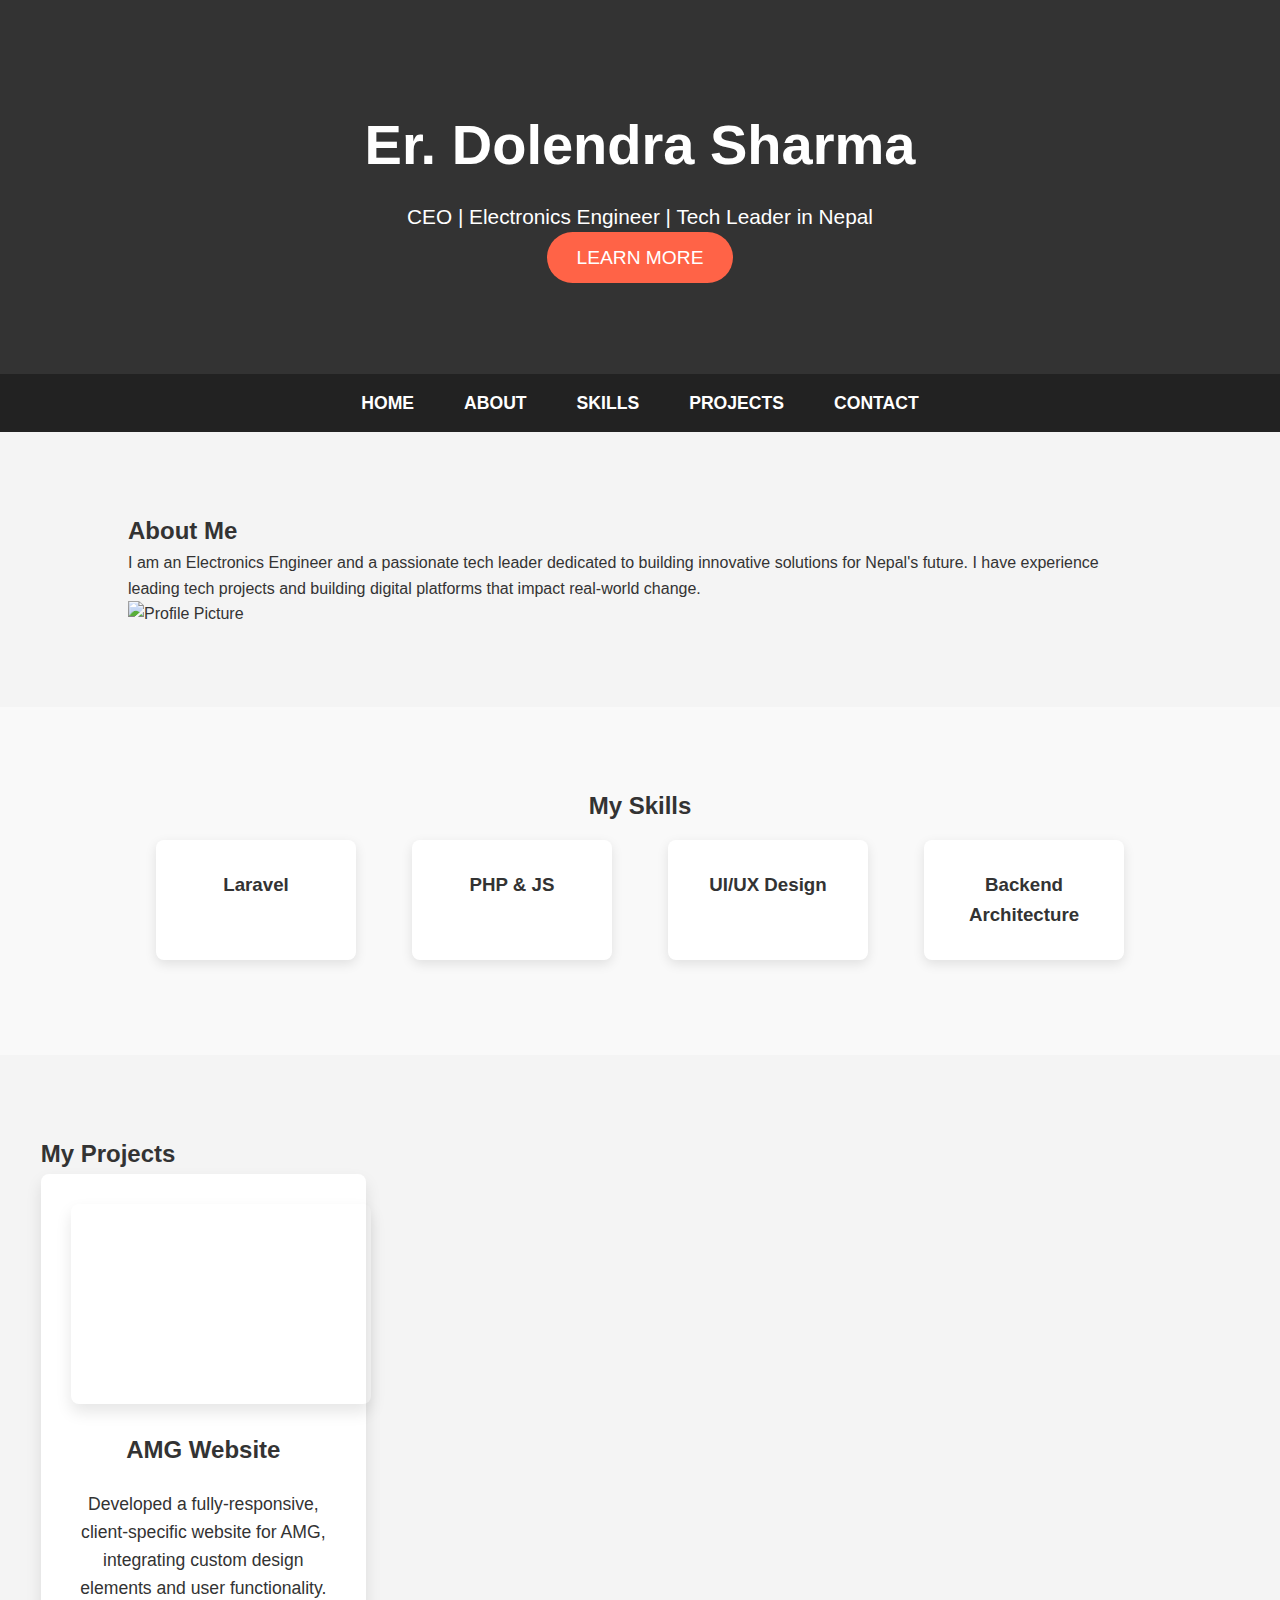
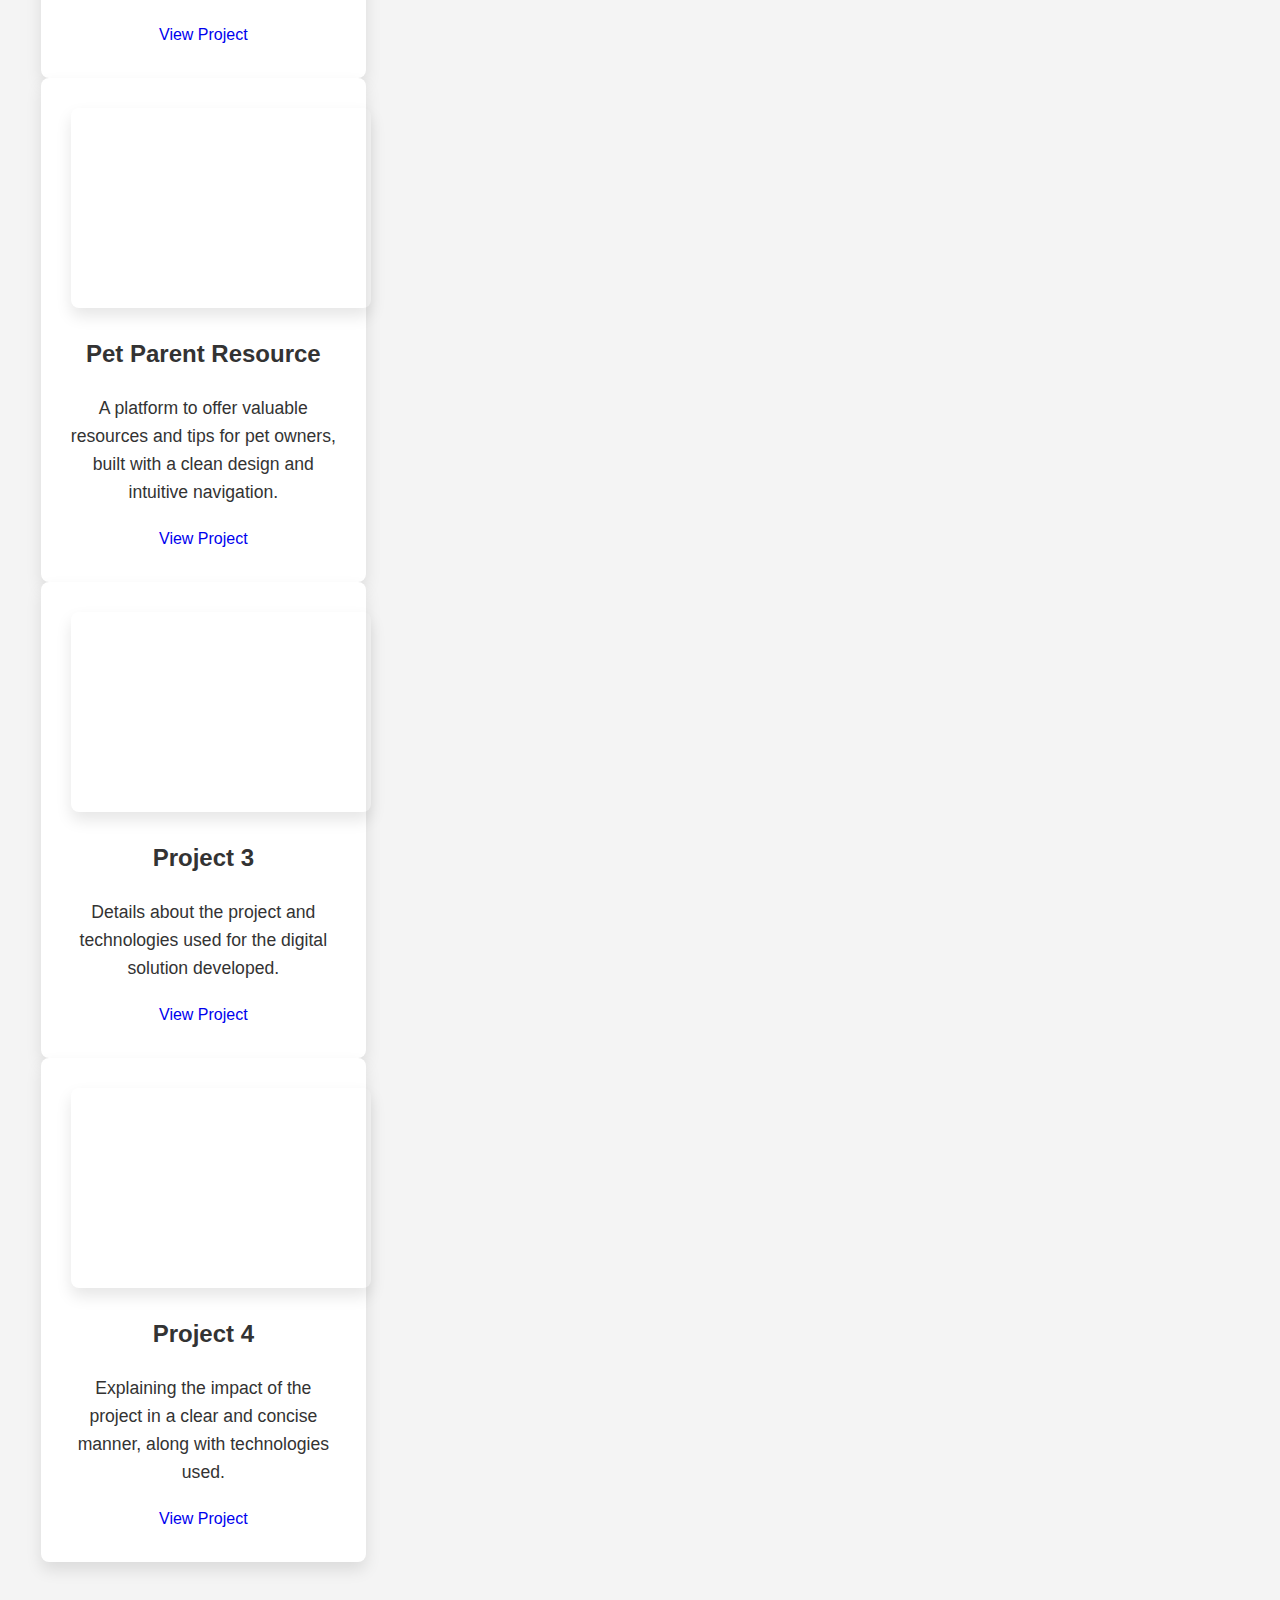
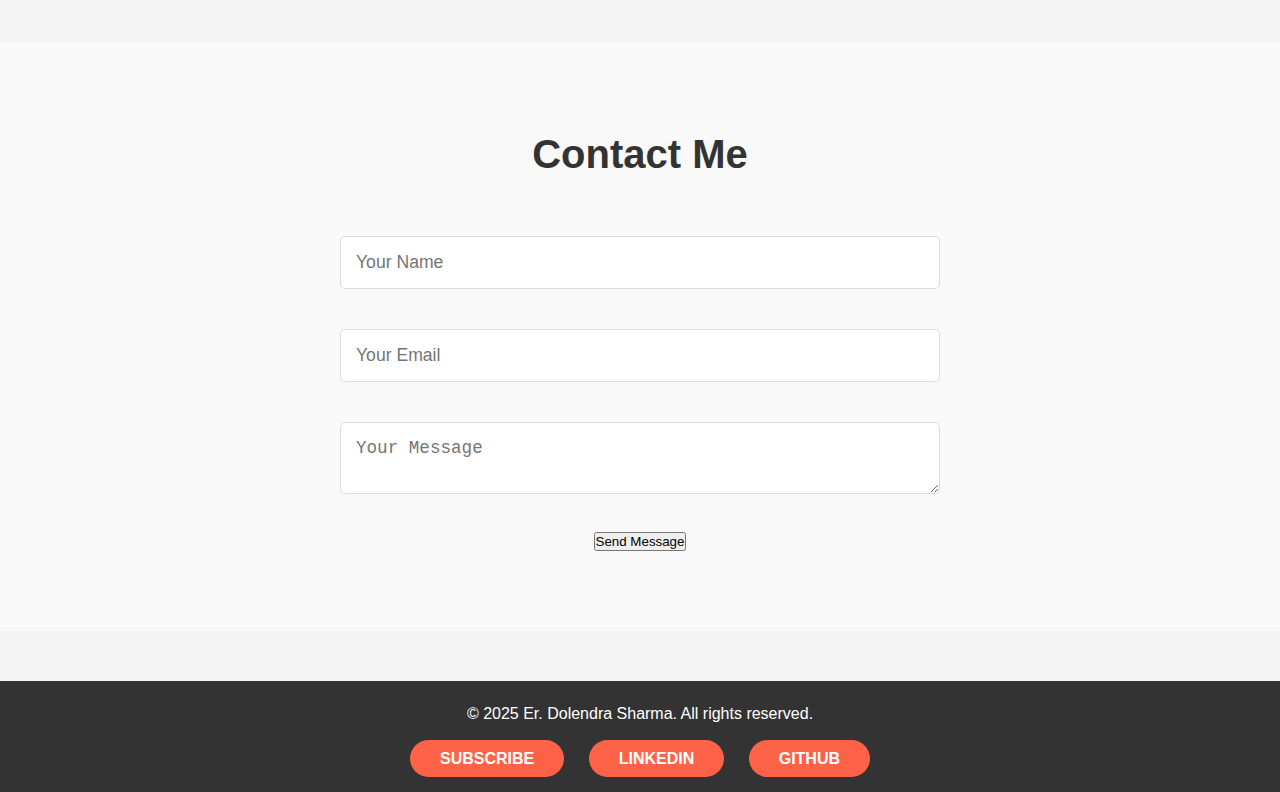
==== index.html @ 58f187f9 "Update index.html" ====
<!DOCTYPE html>
<html lang="ne">

<head>
    <meta charset="UTF-8">
    <meta name="viewport" content="width=device-width, initial-scale=1.0">
    <meta name="description" content="Er. Dolendra Sharma - CEO, Electronics Engineer, Tech Leader in Nepal.">
    <meta name="keywords" content="Dolendra Sharma, Electronics Engineer, CEO, Tech Leader, Portfolio, Web Development, Laravel">
    <title>Er. Dolendra Sharma - Portfolio</title>
    <link href="https://fonts.googleapis.com/css2?family=Mongoose&display=swap" rel="stylesheet">
    <link rel="stylesheet" href="style.css">
</head>

<body>
    <!-- Preloader -->
    <div id="preloader">
        <div class="loader"></div>
    </div>

    <!-- Header -->
    <header id="home">
        <div class="container">
            <div class="header-content">
                <h1>Er. Dolendra Sharma</h1>
                <p>CEO | Electronics Engineer | Tech Leader in Nepal</p>
                <a href="#about" class="btn-main">Learn More</a>
            </div>
        </div>
    </header>

    <!-- Navigation -->
    <nav>
        <ul>
            <li><a href="#home">Home</a></li>
            <li><a href="#about">About</a></li>
            <li><a href="#skills">Skills</a></li>
            <li><a href="#projects">Projects</a></li>
            <li><a href="#contact">Contact</a></li>
        </ul>
    </nav>

    <!-- About Section -->
    <section id="about" class="section-padding">
        <div class="container">
            <h2>About Me</h2>
            <p>I am an Electronics Engineer and a passionate tech leader dedicated to building innovative solutions for Nepal's future. I have experience leading tech projects and building digital platforms that impact real-world change.</p>
            <img src="https://media.licdn.com/dms/image/v2/D5603AQGVOTw_CL8CGA/profile-displayphoto-shrink_400_400/profile-displayphoto-shrink_400_400/0/1699157466284?e=1745452800&v=beta&t=Y5-Hf1zQOtvee-mnnMOgSDSDc3rsAOgd8kJdDrMIvSA" alt="Profile Picture" class="about-img">
        </div>
    </section>

    <!-- Skills Section -->
    <section id="skills" class="section-padding bg-light">
        <div class="container">
            <h2>My Skills</h2>
            <div class="skills-list">
                <div class="skill">
                    <i class="fas fa-cogs"></i>
                    <h3>Laravel</h3>
                </div>
                <div class="skill">
                    <i class="fas fa-code"></i>
                    <h3>PHP & JS</h3>
                </div>
                <div class="skill">
                    <i class="fas fa-paint-brush"></i>
                    <h3>UI/UX Design</h3>
                </div>
                <div class="skill">
                    <i class="fas fa-server"></i>
                    <h3>Backend Architecture</h3>
                </div>
            </div>
        </div>
    </section>

    <!-- Projects Section -->
    <section id="projects" class="section-padding">
        <div class="container">
            <h2>My Projects</h2>
            <div class="projects-grid">
                <div class="project">
                    <iframe width="300" height="200" src="https://www.youtube.com/embed/yO52NAKUCOM" title="YouTube video 1" frameborder="0" allow="accelerometer; autoplay; encrypted-media; gyroscope; picture-in-picture" allowfullscreen></iframe>
                    <h3>AMG Website</h3>
                    <p>Developed a fully-responsive, client-specific website for AMG, integrating custom design elements and user functionality.</p>
                    <a href="#" class="btn-main">View Project</a>
                </div>
                <div class="project">
                    <iframe width="300" height="200" src="https://www.youtube.com/embed/CPZFfOsmZIA" title="YouTube video 2" frameborder="0" allow="accelerometer; autoplay; encrypted-media; gyroscope; picture-in-picture" allowfullscreen></iframe>
                    <h3>Pet Parent Resource</h3>
                    <p>A platform to offer valuable resources and tips for pet owners, built with a clean design and intuitive navigation.</p>
                    <a href="#" class="btn-main">View Project</a>
                </div>
                <div class="project">
                    <iframe width="300" height="200" src="https://www.youtube.com/embed/dQAi1XUN0kc" title="YouTube video 3" frameborder="0" allow="accelerometer; autoplay; encrypted-media; gyroscope; picture-in-picture" allowfullscreen></iframe>
                    <h3>Project 3</h3>
                    <p>Details about the project and technologies used for the digital solution developed.</p>
                    <a href="#" class="btn-main">View Project</a>
                </div>
                <div class="project">
                    <iframe width="300" height="200" src="https://www.youtube.com/embed/F0hNsnjvnpM" title="YouTube video 4" frameborder="0" allow="accelerometer; autoplay; encrypted-media; gyroscope; picture-in-picture" allowfullscreen></iframe>
                    <h3>Project 4</h3>
                    <p>Explaining the impact of the project in a clear and concise manner, along with technologies used.</p>
                    <a href="#" class="btn-main">View Project</a>
                </div>
            </div>
        </div>
    </section>

    <!-- Contact Section -->
    <section id="contact" class="section-padding bg-light">
        <div class="container">
            <h2>Contact Me</h2>
            <form id="contact-form" action="mailto:your-email@example.com" method="POST" enctype="text/plain">
                <div class="form-group">
                    <input type="text" name="name" placeholder="Your Name" required>
                </div>
                <div class="form-group">
                    <input type="email" name="email" placeholder="Your Email" required>
                </div>
                <div class="form-group">
                    <textarea name="message" placeholder="Your Message" required></textarea>
                </div>
                <button type="submit" class="btn-main">Send Message</button>
            </form>
        </div>
    </section>

    <!-- Footer Section -->
    <footer>
        <div class="container">
            <p>&copy; 2025 Er. Dolendra Sharma. All rights reserved.</p>
            <div class="social-links">
                <a href="http://bit.ly/4hd8VJQ" target="_blank" class="social-btn">Subscribe</a>
                <a href="https://www.linkedin.com/in/er-dolendra-s-063118147/" target="_blank" class="social-btn">LinkedIn</a>
                <a href="https://github.com/DolenSharma" target="_blank" class="social-btn">GitHub</a>
            </div>
        </div>
    </footer>

    <script src="main.js"></script>
</body>

</html>
---- style.css ----
/* General Reset and Body Styling */
* {
    margin: 0;
    padding: 0;
    box-sizing: border-box;
}

body {
    font-family: 'Mongoose', sans-serif;
    line-height: 1.6;
    background-color: #f4f4f4;
    color: #333;
    font-size: 16px;
}

.container {
    width: 80%;
    margin: auto;
}

a {
    text-decoration: none;
}

/* Preloader */
#preloader {
    position: fixed;
    top: 0;
    left: 0;
    width: 100%;
    height: 100%;
    background: #fff;
    display: flex;
    justify-content: center;
    align-items: center;
    z-index: 9999;
}

.loader {
    border: 8px solid #f3f3f3;
    border-top: 8px solid #333;
    border-radius: 50%;
    width: 50px;
    height: 50px;
    animation: spin 1s linear infinite;
}

@keyframes spin {
    0% {
        transform: rotate(0deg);
    }

    100% {
        transform: rotate(360deg);
    }
}

/* Header */
header {
    background: #333;
    color: #fff;
    padding: 100px 0;
    text-align: center;
    position: relative;
    z-index: 1;
}

header h1 {
    font-size: 3.5em;
    font-weight: bold;
    animation: fadeIn 1s ease-out;
}

header p {
    font-size: 1.3em;
    margin: 10px 0;
}

@keyframes fadeIn {
    from {
        opacity: 0;
    }

    to {
        opacity: 1;
    }
}

header .btn-main {
    background: #ff6347;
    color: #fff;
    padding: 15px 30px;
    font-size: 1.2em;
    text-transform: uppercase;
    border-radius: 50px;
    margin-top: 1.5em !important;
    transition: background 0.3s ease;
}

header .btn-main:hover {
    background: #e55347;
}

/* Navigation */
nav {
    background: #222;
    position: sticky;
    top: 0;
    width: 100%;
    z-index: 2;
}

nav ul {
    list-style: none;
    display: flex;
    justify-content: center;
    padding: 15px 0;
    margin: 0;
}

nav ul li {
    margin: 0 25px;
}

nav ul li a {
    color: #fff;
    font-size: 1.1em;
    text-transform: uppercase;
    font-weight: 600;
    transition: color 0.3s ease;
}

nav ul li a:hover {
    color: #ff6347;
}

/* Section Styling */
.section-padding {
    padding: 80px 0;
}

.bg-light {
    background-color: #f9f9f9;
}

/* Skills Section */
#skills {
    text-align: center;
}

.skills-list {
    display: flex;
    justify-content: space-around;
    flex-wrap: wrap;
}

.skill {
    background: #fff;
    padding: 30px;
    margin: 15px;
    width: 200px;
    text-align: center;
    border-radius: 8px;
    box-shadow: 0 4px 12px rgba(0, 0, 0, 0.1);
    transition: transform 0.3s ease, box-shadow 0.3s ease;
}

.skill:hover {
    transform: translateY(-10px);
    box-shadow: 0 10px 20px rgba(0, 0, 0, 0.2);
}

.skill i {
    font-size: 3em;
    color: #ff6347;
    margin-bottom: 20px;
}

/* Projects Section */
#projects {
    display: grid;
    grid-template-columns: repeat(auto-fill, minmax(300px, 1fr));
    gap: 30px;
    justify-items: center;
}

.project {
    background: #fff;
    padding: 30px;
    border-radius: 8px;
    box-shadow: 0 8px 16px rgba(0, 0, 0, 0.1);
    text-align: center;
}

.project iframe {
    border-radius: 8px;
    box-shadow: 0 8px 16px rgba(0, 0, 0, 0.1);
}

.project h3 {
    font-size: 1.5em;
    margin-top: 20px;
}

.project p {
    margin: 20px 0;
    font-size: 1.1em;
}

/* Contact Section */
#contact {
    background: #f9f9f9;
}

#contact h2 {
    font-size: 2.5em;
    margin-bottom: 40px;
    text-align: center;
}

#contact form {
    display: flex;
    flex-direction: column;
    align-items: center;
    max-width: 600px;
    margin: auto;
}

.form-group {
    margin-bottom: 20px;
    width: 100%;
}

.form-group input,
.form-group textarea {
    width: 100%;
    padding: 15px;
    font-size: 1.1em;
    margin: 10px 0;
    border: 1px solid #ddd;
    border-radius: 5px;
    transition: border-color 0.3s ease;
}

.form-group input:focus,
.form-group textarea:focus {
    border-color: #ff6347;
}

footer {
    background: #333;
    color: #fff;
    text-align: center;
    padding: 20px;
    margin-top: 50px;
}

footer .social-links {
    margin-top: 20px;
}

footer .social-btn {
    background: #ff6347;
    color: #fff;
    padding: 10px 30px;
    margin: 10px;
    text-transform: uppercase;
    font-weight: bold;
    border-radius: 30px;
    transition: background 0.3s ease;
}

footer .social-btn:hover {
    background: #e55347;
}
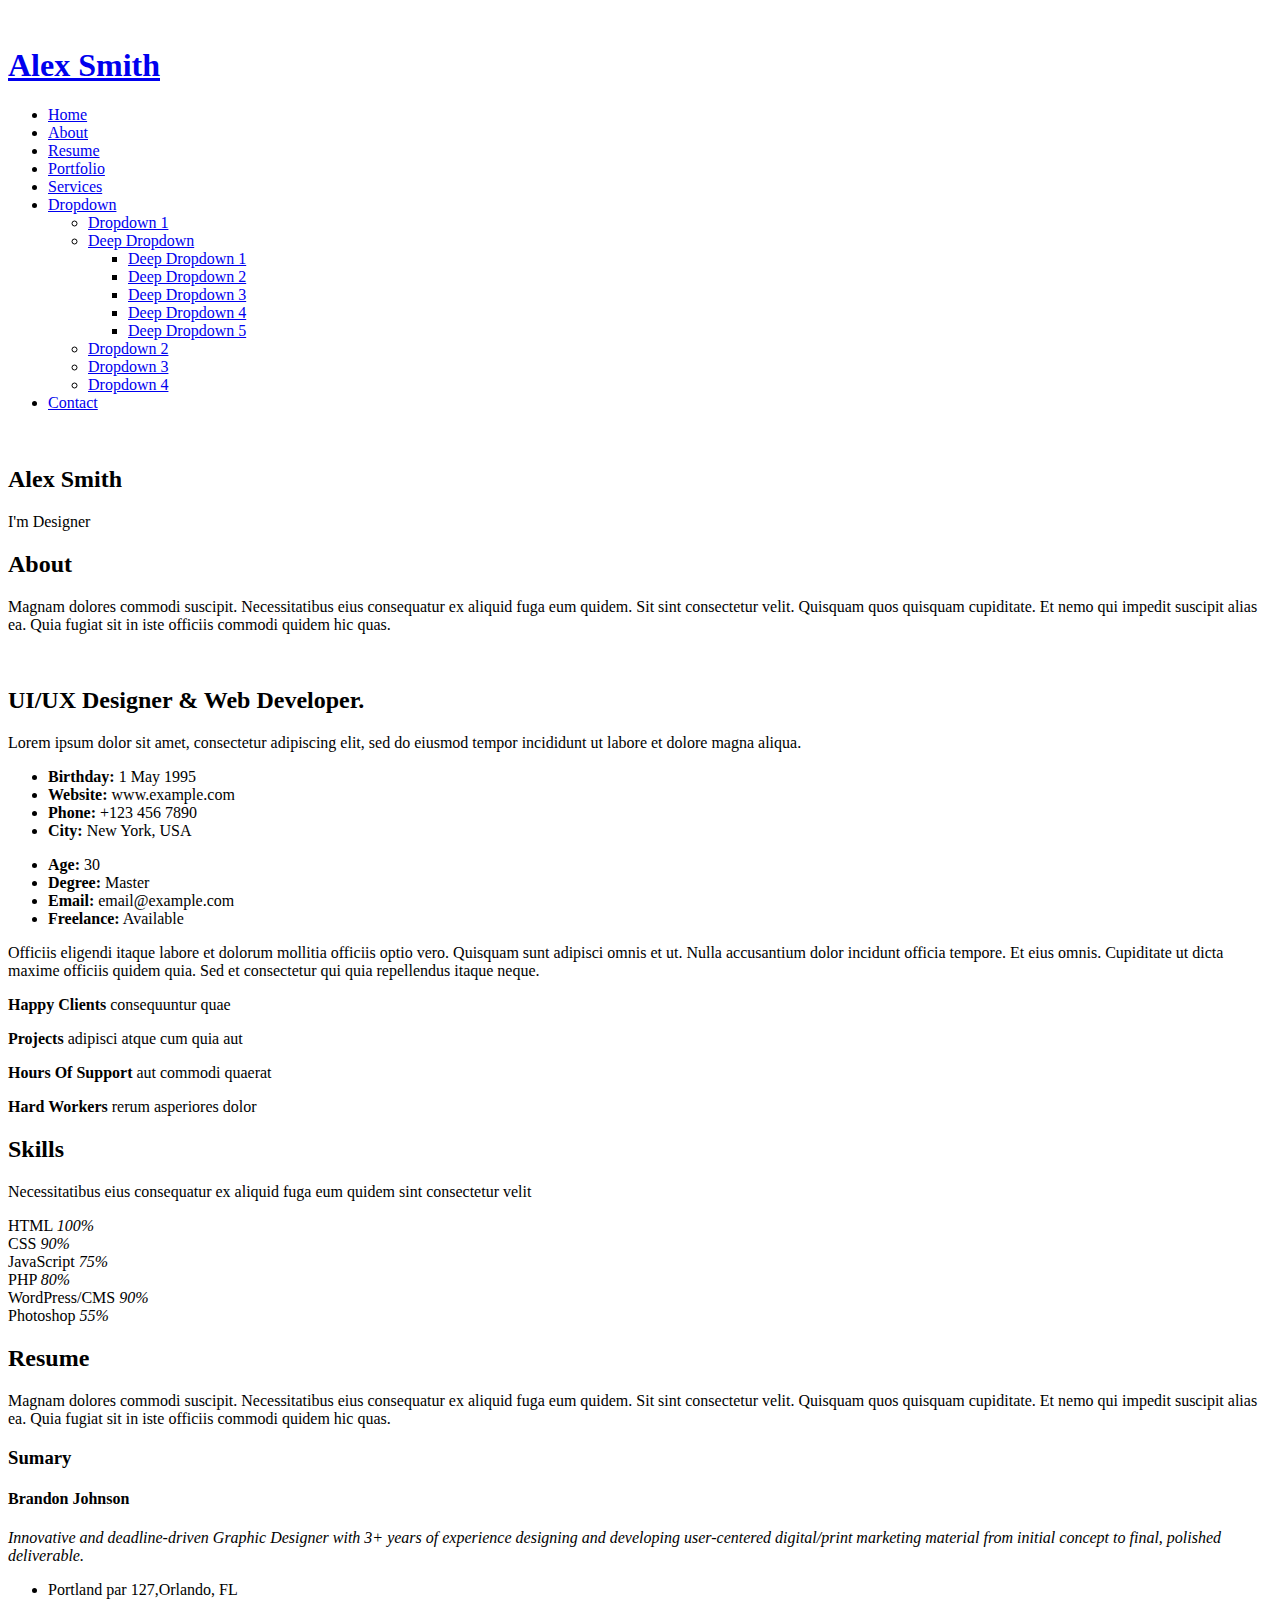
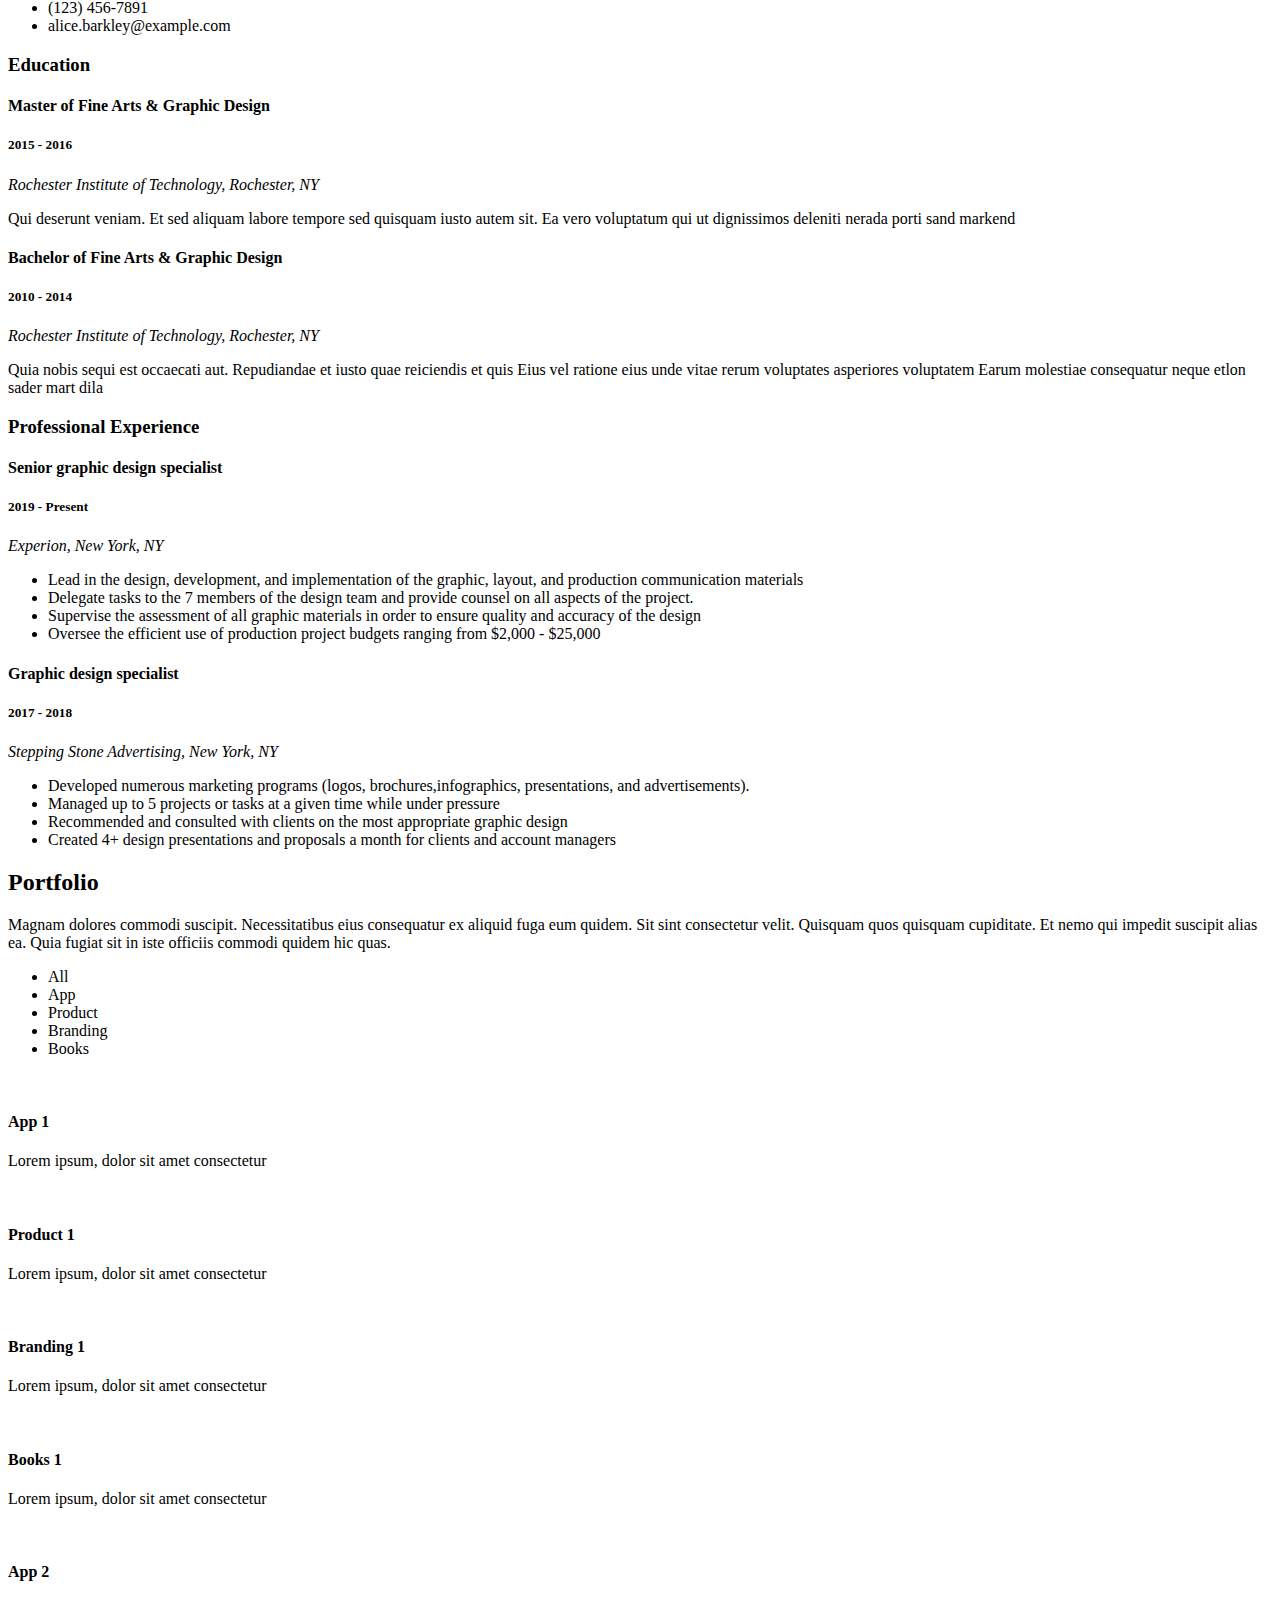
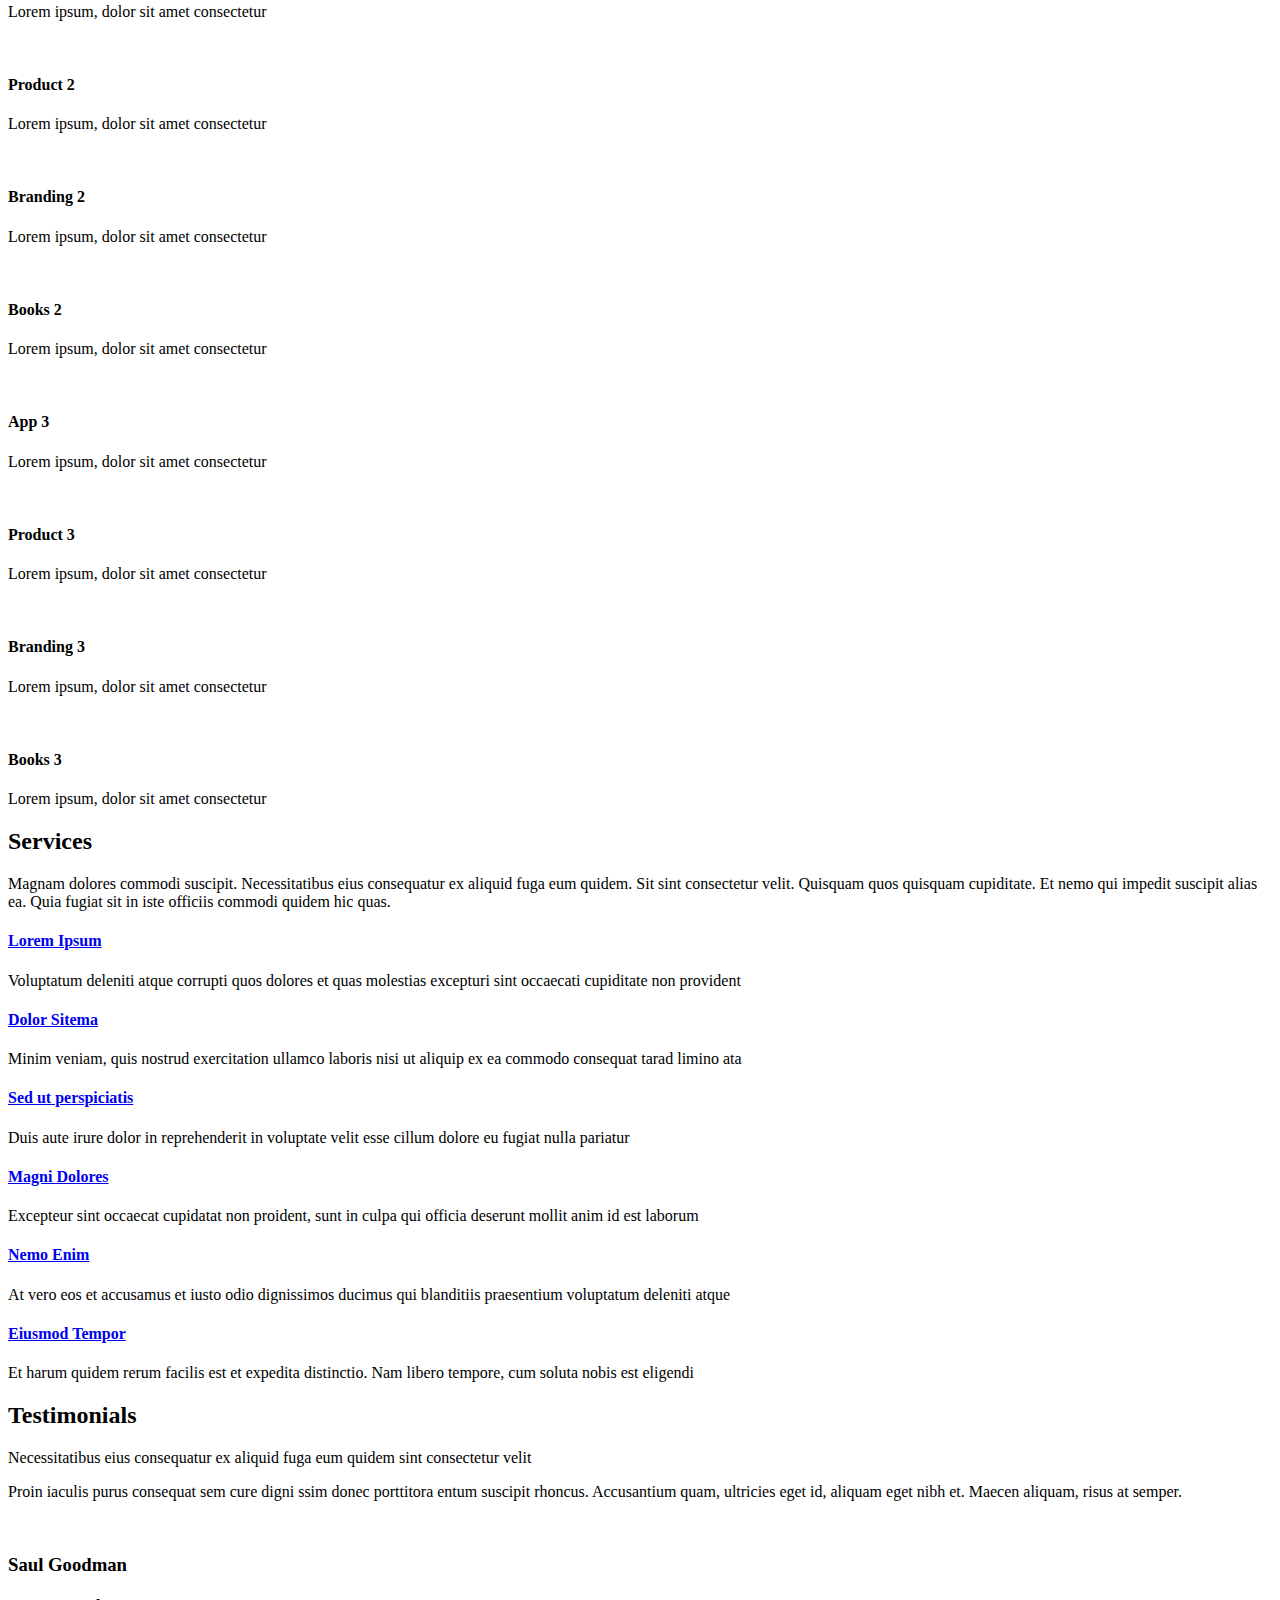
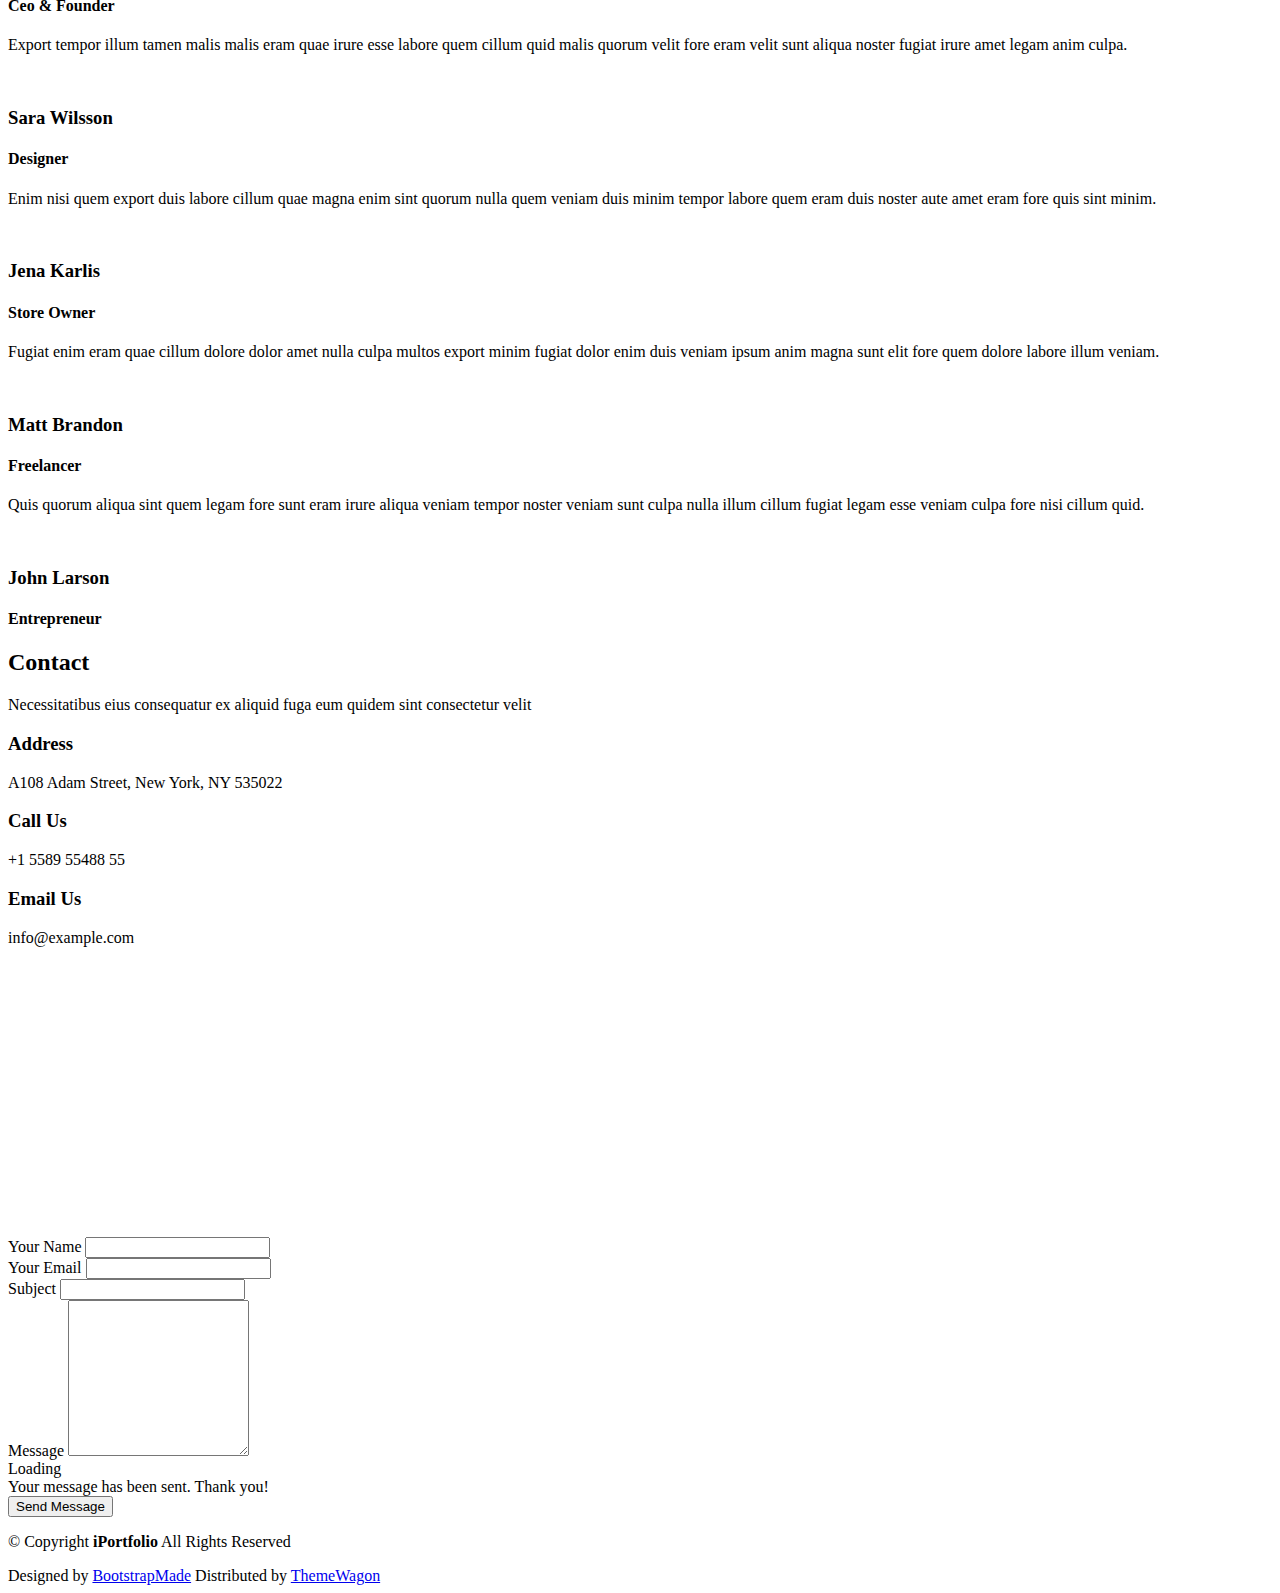
==== commit 01d35b5f: "Update index.html" ====
--- a/index.html
+++ b/index.html
@@ -1,143 +1,830 @@
 <!DOCTYPE html>
-<html lang="ne">
+<html lang="en">
 
 <head>
-    <meta charset="UTF-8">
-    <meta name="viewport" content="width=device-width, initial-scale=1.0">
-    <meta name="description" content="Er. Dolendra Sharma - CEO, Electronics Engineer, Tech Leader in Nepal.">
-    <meta name="keywords" content="Dolendra Sharma, Electronics Engineer, CEO, Tech Leader, Portfolio, Web Development, Laravel">
-    <title>Er. Dolendra Sharma - Portfolio</title>
-    <link href="https://fonts.googleapis.com/css2?family=Mongoose&display=swap" rel="stylesheet">
-    <link rel="stylesheet" href="style.css">
+  <meta charset="utf-8">
+  <meta content="width=device-width, initial-scale=1.0" name="viewport">
+  <title>Index - iPortfolio Bootstrap Template</title>
+  <meta content="" name="description">
+  <meta content="" name="keywords">
+
+  <!-- Favicons -->
+  <link href="assets/img/favicon.png" rel="icon">
+  <link href="assets/img/apple-touch-icon.png" rel="apple-touch-icon">
+
+  <!-- Fonts -->
+  <link href="https://fonts.googleapis.com" rel="preconnect">
+  <link href="https://fonts.gstatic.com" rel="preconnect" crossorigin>
+  <link href="https://fonts.googleapis.com/css2?family=Roboto:ital,wght@0,100;0,300;0,400;0,500;0,700;0,900;1,100;1,300;1,400;1,500;1,700;1,900&family=Poppins:ital,wght@0,100;0,200;0,300;0,400;0,500;0,600;0,700;0,800;0,900;1,100;1,200;1,300;1,400;1,500;1,600;1,700;1,800;1,900&family=Raleway:ital,wght@0,100;0,200;0,300;0,400;0,500;0,600;0,700;0,800;0,900;1,100;1,200;1,300;1,400;1,500;1,600;1,700;1,800;1,900&display=swap" rel="stylesheet">
+
+  <!-- Vendor CSS Files -->
+  <link href="assets/vendor/bootstrap/css/bootstrap.min.css" rel="stylesheet">
+  <link href="assets/vendor/bootstrap-icons/bootstrap-icons.css" rel="stylesheet">
+  <link href="assets/vendor/aos/aos.css" rel="stylesheet">
+  <link href="assets/vendor/glightbox/css/glightbox.min.css" rel="stylesheet">
+  <link href="assets/vendor/swiper/swiper-bundle.min.css" rel="stylesheet">
+
+  <!-- Main CSS File -->
+  <link href="assets/css/main.css" rel="stylesheet">
+
+  <!-- =======================================================
+  * Template Name: iPortfolio
+  * Template URL: https://bootstrapmade.com/iportfolio-bootstrap-portfolio-websites-template/
+  * Updated: Jun 29 2024 with Bootstrap v5.3.3
+  * Author: BootstrapMade.com
+  * License: https://bootstrapmade.com/license/
+  ======================================================== -->
 </head>
 
-<body>
-    <!-- Preloader -->
-    <div id="preloader">
-        <div class="loader"></div>
+<body class="index-page">
+
+  <header id="header" class="header dark-background d-flex flex-column">
+    <i class="header-toggle d-xl-none bi bi-list"></i>
+
+    <div class="profile-img">
+      <img src="assets/img/my-profile-img.jpg" alt="" class="img-fluid rounded-circle">
     </div>
 
-    <!-- Header -->
-    <header id="home">
-        <div class="container">
-            <div class="header-content">
-                <h1>Er. Dolendra Sharma</h1>
-                <p>CEO | Electronics Engineer | Tech Leader in Nepal</p>
-                <a href="#about" class="btn-main">Learn More</a>
-            </div>
+    <a href="index.html" class="logo d-flex align-items-center justify-content-center">
+      <!-- Uncomment the line below if you also wish to use an image logo -->
+      <!-- <img src="assets/img/logo.png" alt=""> -->
+      <h1 class="sitename">Alex Smith</h1>
+    </a>
+
+    <div class="social-links text-center">
+      <a href="#" class="twitter"><i class="bi bi-twitter-x"></i></a>
+      <a href="#" class="facebook"><i class="bi bi-facebook"></i></a>
+      <a href="#" class="instagram"><i class="bi bi-instagram"></i></a>
+      <a href="#" class="google-plus"><i class="bi bi-skype"></i></a>
+      <a href="#" class="linkedin"><i class="bi bi-linkedin"></i></a>
+    </div>
+
+    <nav id="navmenu" class="navmenu">
+      <ul>
+        <li><a href="#hero" class="active"><i class="bi bi-house navicon"></i>Home</a></li>
+        <li><a href="#about"><i class="bi bi-person navicon"></i> About</a></li>
+        <li><a href="#resume"><i class="bi bi-file-earmark-text navicon"></i> Resume</a></li>
+        <li><a href="#portfolio"><i class="bi bi-images navicon"></i> Portfolio</a></li>
+        <li><a href="#services"><i class="bi bi-hdd-stack navicon"></i> Services</a></li>
+        <li class="dropdown"><a href="#"><i class="bi bi-menu-button navicon"></i> <span>Dropdown</span> <i class="bi bi-chevron-down toggle-dropdown"></i></a>
+          <ul>
+            <li><a href="#">Dropdown 1</a></li>
+            <li class="dropdown"><a href="#"><span>Deep Dropdown</span> <i class="bi bi-chevron-down toggle-dropdown"></i></a>
+              <ul>
+                <li><a href="#">Deep Dropdown 1</a></li>
+                <li><a href="#">Deep Dropdown 2</a></li>
+                <li><a href="#">Deep Dropdown 3</a></li>
+                <li><a href="#">Deep Dropdown 4</a></li>
+                <li><a href="#">Deep Dropdown 5</a></li>
+              </ul>
+            </li>
+            <li><a href="#">Dropdown 2</a></li>
+            <li><a href="#">Dropdown 3</a></li>
+            <li><a href="#">Dropdown 4</a></li>
+          </ul>
+        </li>
+        <li><a href="#contact"><i class="bi bi-envelope navicon"></i> Contact</a></li>
+      </ul>
+    </nav>
+
+  </header>
+
+  <main class="main">
+
+    <!-- Hero Section -->
+    <section id="hero" class="hero section dark-background">
+
+      <img src="assets/img/hero-bg.jpg" alt="" data-aos="fade-in" class="">
+
+      <div class="container" data-aos="fade-up" data-aos-delay="100">
+        <h2>Alex Smith</h2>
+        <p>I'm <span class="typed" data-typed-items="Designer, Developer, Freelancer, Photographer">Designer</span><span class="typed-cursor typed-cursor--blink" aria-hidden="true"></span><span class="typed-cursor typed-cursor--blink" aria-hidden="true"></span></p>
+      </div>
+
+    </section><!-- /Hero Section -->
+
+    <!-- About Section -->
+    <section id="about" class="about section">
+
+      <!-- Section Title -->
+      <div class="container section-title" data-aos="fade-up">
+        <h2>About</h2>
+        <p>Magnam dolores commodi suscipit. Necessitatibus eius consequatur ex aliquid fuga eum quidem. Sit sint consectetur velit. Quisquam quos quisquam cupiditate. Et nemo qui impedit suscipit alias ea. Quia fugiat sit in iste officiis commodi quidem hic quas.</p>
+      </div><!-- End Section Title -->
+
+      <div class="container" data-aos="fade-up" data-aos-delay="100">
+
+        <div class="row gy-4 justify-content-center">
+          <div class="col-lg-4">
+            <img src="assets/img/my-profile-img.jpg" class="img-fluid" alt="">
+          </div>
+          <div class="col-lg-8 content">
+            <h2>UI/UX Designer &amp; Web Developer.</h2>
+            <p class="fst-italic py-3">
+              Lorem ipsum dolor sit amet, consectetur adipiscing elit, sed do eiusmod tempor incididunt ut labore et dolore
+              magna aliqua.
+            </p>
+            <div class="row">
+              <div class="col-lg-6">
+                <ul>
+                  <li><i class="bi bi-chevron-right"></i> <strong>Birthday:</strong> <span>1 May 1995</span></li>
+                  <li><i class="bi bi-chevron-right"></i> <strong>Website:</strong> <span>www.example.com</span></li>
+                  <li><i class="bi bi-chevron-right"></i> <strong>Phone:</strong> <span>+123 456 7890</span></li>
+                  <li><i class="bi bi-chevron-right"></i> <strong>City:</strong> <span>New York, USA</span></li>
+                </ul>
+              </div>
+              <div class="col-lg-6">
+                <ul>
+                  <li><i class="bi bi-chevron-right"></i> <strong>Age:</strong> <span>30</span></li>
+                  <li><i class="bi bi-chevron-right"></i> <strong>Degree:</strong> <span>Master</span></li>
+                  <li><i class="bi bi-chevron-right"></i> <strong>Email:</strong> <span>email@example.com</span></li>
+                  <li><i class="bi bi-chevron-right"></i> <strong>Freelance:</strong> <span>Available</span></li>
+                </ul>
+              </div>
+            </div>
+            <p class="py-3">
+              Officiis eligendi itaque labore et dolorum mollitia officiis optio vero. Quisquam sunt adipisci omnis et ut. Nulla accusantium dolor incidunt officia tempore. Et eius omnis.
+              Cupiditate ut dicta maxime officiis quidem quia. Sed et consectetur qui quia repellendus itaque neque.
+            </p>
+          </div>
         </div>
-    </header>
-
-    <!-- Navigation -->
-    <nav>
-        <ul>
-            <li><a href="#home">Home</a></li>
-            <li><a href="#about">About</a></li>
-            <li><a href="#skills">Skills</a></li>
-            <li><a href="#projects">Projects</a></li>
-            <li><a href="#contact">Contact</a></li>
-        </ul>
-    </nav>
-
-    <!-- About Section -->
-    <section id="about" class="section-padding">
-        <div class="container">
-            <h2>About Me</h2>
-            <p>I am an Electronics Engineer and a passionate tech leader dedicated to building innovative solutions for Nepal's future. I have experience leading tech projects and building digital platforms that impact real-world change.</p>
-            <img src="https://media.licdn.com/dms/image/v2/D5603AQGVOTw_CL8CGA/profile-displayphoto-shrink_400_400/profile-displayphoto-shrink_400_400/0/1699157466284?e=1745452800&v=beta&t=Y5-Hf1zQOtvee-mnnMOgSDSDc3rsAOgd8kJdDrMIvSA" alt="Profile Picture" class="about-img">
+
+      </div>
+
+    </section><!-- /About Section -->
+
+    <!-- Stats Section -->
+    <section id="stats" class="stats section">
+
+      <div class="container" data-aos="fade-up" data-aos-delay="100">
+
+        <div class="row gy-4">
+
+          <div class="col-lg-3 col-md-6">
+            <div class="stats-item">
+              <i class="bi bi-emoji-smile"></i>
+              <span data-purecounter-start="0" data-purecounter-end="232" data-purecounter-duration="1" class="purecounter"></span>
+              <p><strong>Happy Clients</strong> <span>consequuntur quae</span></p>
+            </div>
+          </div><!-- End Stats Item -->
+
+          <div class="col-lg-3 col-md-6">
+            <div class="stats-item">
+              <i class="bi bi-journal-richtext"></i>
+              <span data-purecounter-start="0" data-purecounter-end="521" data-purecounter-duration="1" class="purecounter"></span>
+              <p><strong>Projects</strong> <span>adipisci atque cum quia aut</span></p>
+            </div>
+          </div><!-- End Stats Item -->
+
+          <div class="col-lg-3 col-md-6">
+            <div class="stats-item">
+              <i class="bi bi-headset"></i>
+              <span data-purecounter-start="0" data-purecounter-end="1453" data-purecounter-duration="1" class="purecounter"></span>
+              <p><strong>Hours Of Support</strong> <span>aut commodi quaerat</span></p>
+            </div>
+          </div><!-- End Stats Item -->
+
+          <div class="col-lg-3 col-md-6">
+            <div class="stats-item">
+              <i class="bi bi-people"></i>
+              <span data-purecounter-start="0" data-purecounter-end="32" data-purecounter-duration="1" class="purecounter"></span>
+              <p><strong>Hard Workers</strong> <span>rerum asperiores dolor</span></p>
+            </div>
+          </div><!-- End Stats Item -->
+
         </div>
-    </section>
+
+      </div>
+
+    </section><!-- /Stats Section -->
 
     <!-- Skills Section -->
-    <section id="skills" class="section-padding bg-light">
-        <div class="container">
-            <h2>My Skills</h2>
-            <div class="skills-list">
-                <div class="skill">
-                    <i class="fas fa-cogs"></i>
-                    <h3>Laravel</h3>
-                </div>
-                <div class="skill">
-                    <i class="fas fa-code"></i>
-                    <h3>PHP & JS</h3>
-                </div>
-                <div class="skill">
-                    <i class="fas fa-paint-brush"></i>
-                    <h3>UI/UX Design</h3>
-                </div>
-                <div class="skill">
-                    <i class="fas fa-server"></i>
-                    <h3>Backend Architecture</h3>
-                </div>
-            </div>
+    <section id="skills" class="skills section light-background">
+
+      <!-- Section Title -->
+      <div class="container section-title" data-aos="fade-up">
+        <h2>Skills</h2>
+        <p>Necessitatibus eius consequatur ex aliquid fuga eum quidem sint consectetur velit</p>
+      </div><!-- End Section Title -->
+
+      <div class="container" data-aos="fade-up" data-aos-delay="100">
+
+        <div class="row skills-content skills-animation">
+
+          <div class="col-lg-6">
+
+            <div class="progress">
+              <span class="skill"><span>HTML</span> <i class="val">100%</i></span>
+              <div class="progress-bar-wrap">
+                <div class="progress-bar" role="progressbar" aria-valuenow="100" aria-valuemin="0" aria-valuemax="100"></div>
+              </div>
+            </div><!-- End Skills Item -->
+
+            <div class="progress">
+              <span class="skill"><span>CSS</span> <i class="val">90%</i></span>
+              <div class="progress-bar-wrap">
+                <div class="progress-bar" role="progressbar" aria-valuenow="90" aria-valuemin="0" aria-valuemax="100"></div>
+              </div>
+            </div><!-- End Skills Item -->
+
+            <div class="progress">
+              <span class="skill"><span>JavaScript</span> <i class="val">75%</i></span>
+              <div class="progress-bar-wrap">
+                <div class="progress-bar" role="progressbar" aria-valuenow="75" aria-valuemin="0" aria-valuemax="100"></div>
+              </div>
+            </div><!-- End Skills Item -->
+
+          </div>
+
+          <div class="col-lg-6">
+
+            <div class="progress">
+              <span class="skill"><span>PHP</span> <i class="val">80%</i></span>
+              <div class="progress-bar-wrap">
+                <div class="progress-bar" role="progressbar" aria-valuenow="80" aria-valuemin="0" aria-valuemax="100"></div>
+              </div>
+            </div><!-- End Skills Item -->
+
+            <div class="progress">
+              <span class="skill"><span>WordPress/CMS</span> <i class="val">90%</i></span>
+              <div class="progress-bar-wrap">
+                <div class="progress-bar" role="progressbar" aria-valuenow="90" aria-valuemin="0" aria-valuemax="100"></div>
+              </div>
+            </div><!-- End Skills Item -->
+
+            <div class="progress">
+              <span class="skill"><span>Photoshop</span> <i class="val">55%</i></span>
+              <div class="progress-bar-wrap">
+                <div class="progress-bar" role="progressbar" aria-valuenow="55" aria-valuemin="0" aria-valuemax="100"></div>
+              </div>
+            </div><!-- End Skills Item -->
+
+          </div>
+
         </div>
-    </section>
-
-    <!-- Projects Section -->
-    <section id="projects" class="section-padding">
-        <div class="container">
-            <h2>My Projects</h2>
-            <div class="projects-grid">
-                <div class="project">
-                    <iframe width="300" height="200" src="https://www.youtube.com/embed/yO52NAKUCOM" title="YouTube video 1" frameborder="0" allow="accelerometer; autoplay; encrypted-media; gyroscope; picture-in-picture" allowfullscreen></iframe>
-                    <h3>AMG Website</h3>
-                    <p>Developed a fully-responsive, client-specific website for AMG, integrating custom design elements and user functionality.</p>
-                    <a href="#" class="btn-main">View Project</a>
-                </div>
-                <div class="project">
-                    <iframe width="300" height="200" src="https://www.youtube.com/embed/CPZFfOsmZIA" title="YouTube video 2" frameborder="0" allow="accelerometer; autoplay; encrypted-media; gyroscope; picture-in-picture" allowfullscreen></iframe>
-                    <h3>Pet Parent Resource</h3>
-                    <p>A platform to offer valuable resources and tips for pet owners, built with a clean design and intuitive navigation.</p>
-                    <a href="#" class="btn-main">View Project</a>
-                </div>
-                <div class="project">
-                    <iframe width="300" height="200" src="https://www.youtube.com/embed/dQAi1XUN0kc" title="YouTube video 3" frameborder="0" allow="accelerometer; autoplay; encrypted-media; gyroscope; picture-in-picture" allowfullscreen></iframe>
-                    <h3>Project 3</h3>
-                    <p>Details about the project and technologies used for the digital solution developed.</p>
-                    <a href="#" class="btn-main">View Project</a>
-                </div>
-                <div class="project">
-                    <iframe width="300" height="200" src="https://www.youtube.com/embed/F0hNsnjvnpM" title="YouTube video 4" frameborder="0" allow="accelerometer; autoplay; encrypted-media; gyroscope; picture-in-picture" allowfullscreen></iframe>
-                    <h3>Project 4</h3>
-                    <p>Explaining the impact of the project in a clear and concise manner, along with technologies used.</p>
-                    <a href="#" class="btn-main">View Project</a>
-                </div>
-            </div>
+
+      </div>
+
+    </section><!-- /Skills Section -->
+
+    <!-- Resume Section -->
+    <section id="resume" class="resume section">
+
+      <!-- Section Title -->
+      <div class="container section-title" data-aos="fade-up">
+        <h2>Resume</h2>
+        <p>Magnam dolores commodi suscipit. Necessitatibus eius consequatur ex aliquid fuga eum quidem. Sit sint consectetur velit. Quisquam quos quisquam cupiditate. Et nemo qui impedit suscipit alias ea. Quia fugiat sit in iste officiis commodi quidem hic quas.</p>
+      </div><!-- End Section Title -->
+
+      <div class="container">
+
+        <div class="row">
+
+          <div class="col-lg-6" data-aos="fade-up" data-aos-delay="100">
+            <h3 class="resume-title">Sumary</h3>
+
+            <div class="resume-item pb-0">
+              <h4>Brandon Johnson</h4>
+              <p><em>Innovative and deadline-driven Graphic Designer with 3+ years of experience designing and developing user-centered digital/print marketing material from initial concept to final, polished deliverable.</em></p>
+              <ul>
+                <li>Portland par 127,Orlando, FL</li>
+                <li>(123) 456-7891</li>
+                <li>alice.barkley@example.com</li>
+              </ul>
+            </div><!-- Edn Resume Item -->
+
+            <h3 class="resume-title">Education</h3>
+            <div class="resume-item">
+              <h4>Master of Fine Arts &amp; Graphic Design</h4>
+              <h5>2015 - 2016</h5>
+              <p><em>Rochester Institute of Technology, Rochester, NY</em></p>
+              <p>Qui deserunt veniam. Et sed aliquam labore tempore sed quisquam iusto autem sit. Ea vero voluptatum qui ut dignissimos deleniti nerada porti sand markend</p>
+            </div><!-- Edn Resume Item -->
+
+            <div class="resume-item">
+              <h4>Bachelor of Fine Arts &amp; Graphic Design</h4>
+              <h5>2010 - 2014</h5>
+              <p><em>Rochester Institute of Technology, Rochester, NY</em></p>
+              <p>Quia nobis sequi est occaecati aut. Repudiandae et iusto quae reiciendis et quis Eius vel ratione eius unde vitae rerum voluptates asperiores voluptatem Earum molestiae consequatur neque etlon sader mart dila</p>
+            </div><!-- Edn Resume Item -->
+
+          </div>
+
+          <div class="col-lg-6" data-aos="fade-up" data-aos-delay="200">
+            <h3 class="resume-title">Professional Experience</h3>
+            <div class="resume-item">
+              <h4>Senior graphic design specialist</h4>
+              <h5>2019 - Present</h5>
+              <p><em>Experion, New York, NY </em></p>
+              <ul>
+                <li>Lead in the design, development, and implementation of the graphic, layout, and production communication materials</li>
+                <li>Delegate tasks to the 7 members of the design team and provide counsel on all aspects of the project. </li>
+                <li>Supervise the assessment of all graphic materials in order to ensure quality and accuracy of the design</li>
+                <li>Oversee the efficient use of production project budgets ranging from $2,000 - $25,000</li>
+              </ul>
+            </div><!-- Edn Resume Item -->
+
+            <div class="resume-item">
+              <h4>Graphic design specialist</h4>
+              <h5>2017 - 2018</h5>
+              <p><em>Stepping Stone Advertising, New York, NY</em></p>
+              <ul>
+                <li>Developed numerous marketing programs (logos, brochures,infographics, presentations, and advertisements).</li>
+                <li>Managed up to 5 projects or tasks at a given time while under pressure</li>
+                <li>Recommended and consulted with clients on the most appropriate graphic design</li>
+                <li>Created 4+ design presentations and proposals a month for clients and account managers</li>
+              </ul>
+            </div><!-- Edn Resume Item -->
+
+          </div>
+
         </div>
-    </section>
+
+      </div>
+
+    </section><!-- /Resume Section -->
+
+    <!-- Portfolio Section -->
+    <section id="portfolio" class="portfolio section light-background">
+
+      <!-- Section Title -->
+      <div class="container section-title" data-aos="fade-up">
+        <h2>Portfolio</h2>
+        <p>Magnam dolores commodi suscipit. Necessitatibus eius consequatur ex aliquid fuga eum quidem. Sit sint consectetur velit. Quisquam quos quisquam cupiditate. Et nemo qui impedit suscipit alias ea. Quia fugiat sit in iste officiis commodi quidem hic quas.</p>
+      </div><!-- End Section Title -->
+
+      <div class="container">
+
+        <div class="isotope-layout" data-default-filter="*" data-layout="masonry" data-sort="original-order">
+
+          <ul class="portfolio-filters isotope-filters" data-aos="fade-up" data-aos-delay="100">
+            <li data-filter="*" class="filter-active">All</li>
+            <li data-filter=".filter-app">App</li>
+            <li data-filter=".filter-product">Product</li>
+            <li data-filter=".filter-branding">Branding</li>
+            <li data-filter=".filter-books">Books</li>
+          </ul><!-- End Portfolio Filters -->
+
+          <div class="row gy-4 isotope-container" data-aos="fade-up" data-aos-delay="200">
+
+            <div class="col-lg-4 col-md-6 portfolio-item isotope-item filter-app">
+              <div class="portfolio-content h-100">
+                <img src="assets/img/portfolio/app-1.jpg" class="img-fluid" alt="">
+                <div class="portfolio-info">
+                  <h4>App 1</h4>
+                  <p>Lorem ipsum, dolor sit amet consectetur</p>
+                  <a href="assets/img/portfolio/app-1.jpg" title="App 1" data-gallery="portfolio-gallery-app" class="glightbox preview-link"><i class="bi bi-zoom-in"></i></a>
+                  <a href="portfolio-details.html" title="More Details" class="details-link"><i class="bi bi-link-45deg"></i></a>
+                </div>
+              </div>
+            </div><!-- End Portfolio Item -->
+
+            <div class="col-lg-4 col-md-6 portfolio-item isotope-item filter-product">
+              <div class="portfolio-content h-100">
+                <img src="assets/img/portfolio/product-1.jpg" class="img-fluid" alt="">
+                <div class="portfolio-info">
+                  <h4>Product 1</h4>
+                  <p>Lorem ipsum, dolor sit amet consectetur</p>
+                  <a href="assets/img/portfolio/product-1.jpg" title="Product 1" data-gallery="portfolio-gallery-product" class="glightbox preview-link"><i class="bi bi-zoom-in"></i></a>
+                  <a href="portfolio-details.html" title="More Details" class="details-link"><i class="bi bi-link-45deg"></i></a>
+                </div>
+              </div>
+            </div><!-- End Portfolio Item -->
+
+            <div class="col-lg-4 col-md-6 portfolio-item isotope-item filter-branding">
+              <div class="portfolio-content h-100">
+                <img src="assets/img/portfolio/branding-1.jpg" class="img-fluid" alt="">
+                <div class="portfolio-info">
+                  <h4>Branding 1</h4>
+                  <p>Lorem ipsum, dolor sit amet consectetur</p>
+                  <a href="assets/img/portfolio/branding-1.jpg" title="Branding 1" data-gallery="portfolio-gallery-branding" class="glightbox preview-link"><i class="bi bi-zoom-in"></i></a>
+                  <a href="portfolio-details.html" title="More Details" class="details-link"><i class="bi bi-link-45deg"></i></a>
+                </div>
+              </div>
+            </div><!-- End Portfolio Item -->
+
+            <div class="col-lg-4 col-md-6 portfolio-item isotope-item filter-books">
+              <div class="portfolio-content h-100">
+                <img src="assets/img/portfolio/books-1.jpg" class="img-fluid" alt="">
+                <div class="portfolio-info">
+                  <h4>Books 1</h4>
+                  <p>Lorem ipsum, dolor sit amet consectetur</p>
+                  <a href="assets/img/portfolio/books-1.jpg" title="Branding 1" data-gallery="portfolio-gallery-book" class="glightbox preview-link"><i class="bi bi-zoom-in"></i></a>
+                  <a href="portfolio-details.html" title="More Details" class="details-link"><i class="bi bi-link-45deg"></i></a>
+                </div>
+              </div>
+            </div><!-- End Portfolio Item -->
+
+            <div class="col-lg-4 col-md-6 portfolio-item isotope-item filter-app">
+              <div class="portfolio-content h-100">
+                <img src="assets/img/portfolio/app-2.jpg" class="img-fluid" alt="">
+                <div class="portfolio-info">
+                  <h4>App 2</h4>
+                  <p>Lorem ipsum, dolor sit amet consectetur</p>
+                  <a href="assets/img/portfolio/app-2.jpg" title="App 2" data-gallery="portfolio-gallery-app" class="glightbox preview-link"><i class="bi bi-zoom-in"></i></a>
+                  <a href="portfolio-details.html" title="More Details" class="details-link"><i class="bi bi-link-45deg"></i></a>
+                </div>
+              </div>
+            </div><!-- End Portfolio Item -->
+
+            <div class="col-lg-4 col-md-6 portfolio-item isotope-item filter-product">
+              <div class="portfolio-content h-100">
+                <img src="assets/img/portfolio/product-2.jpg" class="img-fluid" alt="">
+                <div class="portfolio-info">
+                  <h4>Product 2</h4>
+                  <p>Lorem ipsum, dolor sit amet consectetur</p>
+                  <a href="assets/img/portfolio/product-2.jpg" title="Product 2" data-gallery="portfolio-gallery-product" class="glightbox preview-link"><i class="bi bi-zoom-in"></i></a>
+                  <a href="portfolio-details.html" title="More Details" class="details-link"><i class="bi bi-link-45deg"></i></a>
+                </div>
+              </div>
+            </div><!-- End Portfolio Item -->
+
+            <div class="col-lg-4 col-md-6 portfolio-item isotope-item filter-branding">
+              <div class="portfolio-content h-100">
+                <img src="assets/img/portfolio/branding-2.jpg" class="img-fluid" alt="">
+                <div class="portfolio-info">
+                  <h4>Branding 2</h4>
+                  <p>Lorem ipsum, dolor sit amet consectetur</p>
+                  <a href="assets/img/portfolio/branding-2.jpg" title="Branding 2" data-gallery="portfolio-gallery-branding" class="glightbox preview-link"><i class="bi bi-zoom-in"></i></a>
+                  <a href="portfolio-details.html" title="More Details" class="details-link"><i class="bi bi-link-45deg"></i></a>
+                </div>
+              </div>
+            </div><!-- End Portfolio Item -->
+
+            <div class="col-lg-4 col-md-6 portfolio-item isotope-item filter-books">
+              <div class="portfolio-content h-100">
+                <img src="assets/img/portfolio/books-2.jpg" class="img-fluid" alt="">
+                <div class="portfolio-info">
+                  <h4>Books 2</h4>
+                  <p>Lorem ipsum, dolor sit amet consectetur</p>
+                  <a href="assets/img/portfolio/books-2.jpg" title="Branding 2" data-gallery="portfolio-gallery-book" class="glightbox preview-link"><i class="bi bi-zoom-in"></i></a>
+                  <a href="portfolio-details.html" title="More Details" class="details-link"><i class="bi bi-link-45deg"></i></a>
+                </div>
+              </div>
+            </div><!-- End Portfolio Item -->
+
+            <div class="col-lg-4 col-md-6 portfolio-item isotope-item filter-app">
+              <div class="portfolio-content h-100">
+                <img src="assets/img/portfolio/app-3.jpg" class="img-fluid" alt="">
+                <div class="portfolio-info">
+                  <h4>App 3</h4>
+                  <p>Lorem ipsum, dolor sit amet consectetur</p>
+                  <a href="assets/img/portfolio/app-3.jpg" title="App 3" data-gallery="portfolio-gallery-app" class="glightbox preview-link"><i class="bi bi-zoom-in"></i></a>
+                  <a href="portfolio-details.html" title="More Details" class="details-link"><i class="bi bi-link-45deg"></i></a>
+                </div>
+              </div>
+            </div><!-- End Portfolio Item -->
+
+            <div class="col-lg-4 col-md-6 portfolio-item isotope-item filter-product">
+              <div class="portfolio-content h-100">
+                <img src="assets/img/portfolio/product-3.jpg" class="img-fluid" alt="">
+                <div class="portfolio-info">
+                  <h4>Product 3</h4>
+                  <p>Lorem ipsum, dolor sit amet consectetur</p>
+                  <a href="assets/img/portfolio/product-3.jpg" title="Product 3" data-gallery="portfolio-gallery-product" class="glightbox preview-link"><i class="bi bi-zoom-in"></i></a>
+                  <a href="portfolio-details.html" title="More Details" class="details-link"><i class="bi bi-link-45deg"></i></a>
+                </div>
+              </div>
+            </div><!-- End Portfolio Item -->
+
+            <div class="col-lg-4 col-md-6 portfolio-item isotope-item filter-branding">
+              <div class="portfolio-content h-100">
+                <img src="assets/img/portfolio/branding-3.jpg" class="img-fluid" alt="">
+                <div class="portfolio-info">
+                  <h4>Branding 3</h4>
+                  <p>Lorem ipsum, dolor sit amet consectetur</p>
+                  <a href="assets/img/portfolio/branding-3.jpg" title="Branding 2" data-gallery="portfolio-gallery-branding" class="glightbox preview-link"><i class="bi bi-zoom-in"></i></a>
+                  <a href="portfolio-details.html" title="More Details" class="details-link"><i class="bi bi-link-45deg"></i></a>
+                </div>
+              </div>
+            </div><!-- End Portfolio Item -->
+
+            <div class="col-lg-4 col-md-6 portfolio-item isotope-item filter-books">
+              <div class="portfolio-content h-100">
+                <img src="assets/img/portfolio/books-3.jpg" class="img-fluid" alt="">
+                <div class="portfolio-info">
+                  <h4>Books 3</h4>
+                  <p>Lorem ipsum, dolor sit amet consectetur</p>
+                  <a href="assets/img/portfolio/books-3.jpg" title="Branding 3" data-gallery="portfolio-gallery-book" class="glightbox preview-link"><i class="bi bi-zoom-in"></i></a>
+                  <a href="portfolio-details.html" title="More Details" class="details-link"><i class="bi bi-link-45deg"></i></a>
+                </div>
+              </div>
+            </div><!-- End Portfolio Item -->
+
+          </div><!-- End Portfolio Container -->
+
+        </div>
+
+      </div>
+
+    </section><!-- /Portfolio Section -->
+
+    <!-- Services Section -->
+    <section id="services" class="services section">
+
+      <!-- Section Title -->
+      <div class="container section-title" data-aos="fade-up">
+        <h2>Services</h2>
+        <p>Magnam dolores commodi suscipit. Necessitatibus eius consequatur ex aliquid fuga eum quidem. Sit sint consectetur velit. Quisquam quos quisquam cupiditate. Et nemo qui impedit suscipit alias ea. Quia fugiat sit in iste officiis commodi quidem hic quas.</p>
+      </div><!-- End Section Title -->
+
+      <div class="container">
+
+        <div class="row gy-4">
+
+          <div class="col-lg-4 col-md-6 service-item d-flex" data-aos="fade-up" data-aos-delay="100">
+            <div class="icon flex-shrink-0"><i class="bi bi-briefcase"></i></div>
+            <div>
+              <h4 class="title"><a href="service-details.html" class="stretched-link">Lorem Ipsum</a></h4>
+              <p class="description">Voluptatum deleniti atque corrupti quos dolores et quas molestias excepturi sint occaecati cupiditate non provident</p>
+            </div>
+          </div>
+          <!-- End Service Item -->
+
+          <div class="col-lg-4 col-md-6 service-item d-flex" data-aos="fade-up" data-aos-delay="200">
+            <div class="icon flex-shrink-0"><i class="bi bi-card-checklist"></i></div>
+            <div>
+              <h4 class="title"><a href="service-details.html" class="stretched-link">Dolor Sitema</a></h4>
+              <p class="description">Minim veniam, quis nostrud exercitation ullamco laboris nisi ut aliquip ex ea commodo consequat tarad limino ata</p>
+            </div>
+          </div><!-- End Service Item -->
+
+          <div class="col-lg-4 col-md-6 service-item d-flex" data-aos="fade-up" data-aos-delay="300">
+            <div class="icon flex-shrink-0"><i class="bi bi-bar-chart"></i></div>
+            <div>
+              <h4 class="title"><a href="service-details.html" class="stretched-link">Sed ut perspiciatis</a></h4>
+              <p class="description">Duis aute irure dolor in reprehenderit in voluptate velit esse cillum dolore eu fugiat nulla pariatur</p>
+            </div>
+          </div><!-- End Service Item -->
+
+          <div class="col-lg-4 col-md-6 service-item d-flex" data-aos="fade-up" data-aos-delay="400">
+            <div class="icon flex-shrink-0"><i class="bi bi-binoculars"></i></div>
+            <div>
+              <h4 class="title"><a href="service-details.html" class="stretched-link">Magni Dolores</a></h4>
+              <p class="description">Excepteur sint occaecat cupidatat non proident, sunt in culpa qui officia deserunt mollit anim id est laborum</p>
+            </div>
+          </div><!-- End Service Item -->
+
+          <div class="col-lg-4 col-md-6 service-item d-flex" data-aos="fade-up" data-aos-delay="500">
+            <div class="icon flex-shrink-0"><i class="bi bi-brightness-high"></i></div>
+            <div>
+              <h4 class="title"><a href="service-details.html" class="stretched-link">Nemo Enim</a></h4>
+              <p class="description">At vero eos et accusamus et iusto odio dignissimos ducimus qui blanditiis praesentium voluptatum deleniti atque</p>
+            </div>
+          </div><!-- End Service Item -->
+
+          <div class="col-lg-4 col-md-6 service-item d-flex" data-aos="fade-up" data-aos-delay="600">
+            <div class="icon flex-shrink-0"><i class="bi bi-calendar4-week"></i></div>
+            <div>
+              <h4 class="title"><a href="service-details.html" class="stretched-link">Eiusmod Tempor</a></h4>
+              <p class="description">Et harum quidem rerum facilis est et expedita distinctio. Nam libero tempore, cum soluta nobis est eligendi</p>
+            </div>
+          </div><!-- End Service Item -->
+
+        </div>
+
+      </div>
+
+    </section><!-- /Services Section -->
+
+    <!-- Testimonials Section -->
+    <section id="testimonials" class="testimonials section light-background">
+
+      <!-- Section Title -->
+      <div class="container section-title" data-aos="fade-up">
+        <h2>Testimonials</h2>
+        <p>Necessitatibus eius consequatur ex aliquid fuga eum quidem sint consectetur velit</p>
+      </div><!-- End Section Title -->
+
+      <div class="container" data-aos="fade-up" data-aos-delay="100">
+
+        <div class="swiper init-swiper">
+          <script type="application/json" class="swiper-config">
+            {
+              "loop": true,
+              "speed": 600,
+              "autoplay": {
+                "delay": 5000
+              },
+              "slidesPerView": "auto",
+              "pagination": {
+                "el": ".swiper-pagination",
+                "type": "bullets",
+                "clickable": true
+              },
+              "breakpoints": {
+                "320": {
+                  "slidesPerView": 1,
+                  "spaceBetween": 40
+                },
+                "1200": {
+                  "slidesPerView": 3,
+                  "spaceBetween": 1
+                }
+              }
+            }
+          </script>
+          <div class="swiper-wrapper">
+
+            <div class="swiper-slide">
+              <div class="testimonial-item">
+                <p>
+                  <i class="bi bi-quote quote-icon-left"></i>
+                  <span>Proin iaculis purus consequat sem cure digni ssim donec porttitora entum suscipit rhoncus. Accusantium quam, ultricies eget id, aliquam eget nibh et. Maecen aliquam, risus at semper.</span>
+                  <i class="bi bi-quote quote-icon-right"></i>
+                </p>
+                <img src="assets/img/testimonials/testimonials-1.jpg" class="testimonial-img" alt="">
+                <h3>Saul Goodman</h3>
+                <h4>Ceo &amp; Founder</h4>
+              </div>
+            </div><!-- End testimonial item -->
+
+            <div class="swiper-slide">
+              <div class="testimonial-item">
+                <p>
+                  <i class="bi bi-quote quote-icon-left"></i>
+                  <span>Export tempor illum tamen malis malis eram quae irure esse labore quem cillum quid malis quorum velit fore eram velit sunt aliqua noster fugiat irure amet legam anim culpa.</span>
+                  <i class="bi bi-quote quote-icon-right"></i>
+                </p>
+                <img src="assets/img/testimonials/testimonials-2.jpg" class="testimonial-img" alt="">
+                <h3>Sara Wilsson</h3>
+                <h4>Designer</h4>
+              </div>
+            </div><!-- End testimonial item -->
+
+            <div class="swiper-slide">
+              <div class="testimonial-item">
+                <p>
+                  <i class="bi bi-quote quote-icon-left"></i>
+                  <span>Enim nisi quem export duis labore cillum quae magna enim sint quorum nulla quem veniam duis minim tempor labore quem eram duis noster aute amet eram fore quis sint minim.</span>
+                  <i class="bi bi-quote quote-icon-right"></i>
+                </p>
+                <img src="assets/img/testimonials/testimonials-3.jpg" class="testimonial-img" alt="">
+                <h3>Jena Karlis</h3>
+                <h4>Store Owner</h4>
+              </div>
+            </div><!-- End testimonial item -->
+
+            <div class="swiper-slide">
+              <div class="testimonial-item">
+                <p>
+                  <i class="bi bi-quote quote-icon-left"></i>
+                  <span>Fugiat enim eram quae cillum dolore dolor amet nulla culpa multos export minim fugiat dolor enim duis veniam ipsum anim magna sunt elit fore quem dolore labore illum veniam.</span>
+                  <i class="bi bi-quote quote-icon-right"></i>
+                </p>
+                <img src="assets/img/testimonials/testimonials-4.jpg" class="testimonial-img" alt="">
+                <h3>Matt Brandon</h3>
+                <h4>Freelancer</h4>
+              </div>
+            </div><!-- End testimonial item -->
+
+            <div class="swiper-slide">
+              <div class="testimonial-item">
+                <p>
+                  <i class="bi bi-quote quote-icon-left"></i>
+                  <span>Quis quorum aliqua sint quem legam fore sunt eram irure aliqua veniam tempor noster veniam sunt culpa nulla illum cillum fugiat legam esse veniam culpa fore nisi cillum quid.</span>
+                  <i class="bi bi-quote quote-icon-right"></i>
+                </p>
+                <img src="assets/img/testimonials/testimonials-5.jpg" class="testimonial-img" alt="">
+                <h3>John Larson</h3>
+                <h4>Entrepreneur</h4>
+              </div>
+            </div><!-- End testimonial item -->
+
+          </div>
+          <div class="swiper-pagination"></div>
+        </div>
+
+      </div>
+
+    </section><!-- /Testimonials Section -->
 
     <!-- Contact Section -->
-    <section id="contact" class="section-padding bg-light">
-        <div class="container">
-            <h2>Contact Me</h2>
-            <form id="contact-form" action="mailto:your-email@example.com" method="POST" enctype="text/plain">
-                <div class="form-group">
-                    <input type="text" name="name" placeholder="Your Name" required>
-                </div>
-                <div class="form-group">
-                    <input type="email" name="email" placeholder="Your Email" required>
-                </div>
-                <div class="form-group">
-                    <textarea name="message" placeholder="Your Message" required></textarea>
-                </div>
-                <button type="submit" class="btn-main">Send Message</button>
+    <section id="contact" class="contact section">
+
+      <!-- Section Title -->
+      <div class="container section-title" data-aos="fade-up">
+        <h2>Contact</h2>
+        <p>Necessitatibus eius consequatur ex aliquid fuga eum quidem sint consectetur velit</p>
+      </div><!-- End Section Title -->
+
+      <div class="container" data-aos="fade-up" data-aos-delay="100">
+
+        <div class="row gy-4">
+
+          <div class="col-lg-5">
+
+            <div class="info-wrap">
+              <div class="info-item d-flex" data-aos="fade-up" data-aos-delay="200">
+                <i class="bi bi-geo-alt flex-shrink-0"></i>
+                <div>
+                  <h3>Address</h3>
+                  <p>A108 Adam Street, New York, NY 535022</p>
+                </div>
+              </div><!-- End Info Item -->
+
+              <div class="info-item d-flex" data-aos="fade-up" data-aos-delay="300">
+                <i class="bi bi-telephone flex-shrink-0"></i>
+                <div>
+                  <h3>Call Us</h3>
+                  <p>+1 5589 55488 55</p>
+                </div>
+              </div><!-- End Info Item -->
+
+              <div class="info-item d-flex" data-aos="fade-up" data-aos-delay="400">
+                <i class="bi bi-envelope flex-shrink-0"></i>
+                <div>
+                  <h3>Email Us</h3>
+                  <p>info@example.com</p>
+                </div>
+              </div><!-- End Info Item -->
+
+              <iframe src="https://www.google.com/maps/embed?pb=!1m14!1m8!1m3!1d48389.78314118045!2d-74.006138!3d40.710059!3m2!1i1024!2i768!4f13.1!3m3!1m2!1s0x89c25a22a3bda30d%3A0xb89d1fe6bc499443!2sDowntown%20Conference%20Center!5e0!3m2!1sen!2sus!4v1676961268712!5m2!1sen!2sus" frameborder="0" style="border:0; width: 100%; height: 270px;" allowfullscreen="" loading="lazy" referrerpolicy="no-referrer-when-downgrade"></iframe>
+            </div>
+          </div>
+
+          <div class="col-lg-7">
+            <form action="forms/contact.php" method="post" class="php-email-form" data-aos="fade-up" data-aos-delay="200">
+              <div class="row gy-4">
+
+                <div class="col-md-6">
+                  <label for="name-field" class="pb-2">Your Name</label>
+                  <input type="text" name="name" id="name-field" class="form-control" required="">
+                </div>
+
+                <div class="col-md-6">
+                  <label for="email-field" class="pb-2">Your Email</label>
+                  <input type="email" class="form-control" name="email" id="email-field" required="">
+                </div>
+
+                <div class="col-md-12">
+                  <label for="subject-field" class="pb-2">Subject</label>
+                  <input type="text" class="form-control" name="subject" id="subject-field" required="">
+                </div>
+
+                <div class="col-md-12">
+                  <label for="message-field" class="pb-2">Message</label>
+                  <textarea class="form-control" name="message" rows="10" id="message-field" required=""></textarea>
+                </div>
+
+                <div class="col-md-12 text-center">
+                  <div class="loading">Loading</div>
+                  <div class="error-message"></div>
+                  <div class="sent-message">Your message has been sent. Thank you!</div>
+
+                  <button type="submit">Send Message</button>
+                </div>
+
+              </div>
             </form>
+          </div><!-- End Contact Form -->
+
         </div>
-    </section>
-
-    <!-- Footer Section -->
-    <footer>
-        <div class="container">
-            <p>&copy; 2025 Er. Dolendra Sharma. All rights reserved.</p>
-            <div class="social-links">
-                <a href="http://bit.ly/4hd8VJQ" target="_blank" class="social-btn">Subscribe</a>
-                <a href="https://www.linkedin.com/in/er-dolendra-s-063118147/" target="_blank" class="social-btn">LinkedIn</a>
-                <a href="https://github.com/DolenSharma" target="_blank" class="social-btn">GitHub</a>
-            </div>
-        </div>
-    </footer>
-
-    <script src="main.js"></script>
+
+      </div>
+
+    </section><!-- /Contact Section -->
+
+  </main>
+
+  <footer id="footer" class="footer position-relative light-background">
+
+    <div class="container">
+      <div class="copyright text-center ">
+        <p>© <span>Copyright</span> <strong class="px-1 sitename">iPortfolio</strong> <span>All Rights Reserved</span></p>
+      </div>
+      <div class="credits">
+        <!-- All the links in the footer should remain intact. -->
+        <!-- You can delete the links only if you've purchased the pro version. -->
+        <!-- Licensing information: https://bootstrapmade.com/license/ -->
+        <!-- Purchase the pro version with working PHP/AJAX contact form: [buy-url] -->
+        Designed by <a href="https://bootstrapmade.com/">BootstrapMade</a> Distributed by <a href="https://themewagon.com">ThemeWagon</a>
+      </div>
+    </div>
+
+  </footer>
+
+  <!-- Scroll Top -->
+  <a href="#" id="scroll-top" class="scroll-top d-flex align-items-center justify-content-center"><i class="bi bi-arrow-up-short"></i></a>
+
+  <!-- Preloader -->
+  <div id="preloader"></div>
+
+  <!-- Vendor JS Files -->
+  <script src="assets/vendor/bootstrap/js/bootstrap.bundle.min.js"></script>
+  <script src="assets/vendor/php-email-form/validate.js"></script>
+  <script src="assets/vendor/aos/aos.js"></script>
+  <script src="assets/vendor/typed.js/typed.umd.js"></script>
+  <script src="assets/vendor/purecounter/purecounter_vanilla.js"></script>
+  <script src="assets/vendor/waypoints/noframework.waypoints.js"></script>
+  <script src="assets/vendor/glightbox/js/glightbox.min.js"></script>
+  <script src="assets/vendor/imagesloaded/imagesloaded.pkgd.min.js"></script>
+  <script src="assets/vendor/isotope-layout/isotope.pkgd.min.js"></script>
+  <script src="assets/vendor/swiper/swiper-bundle.min.js"></script>
+
+  <!-- Main JS File -->
+  <script src="assets/js/main.js"></script>
+
 </body>
 
 </html>
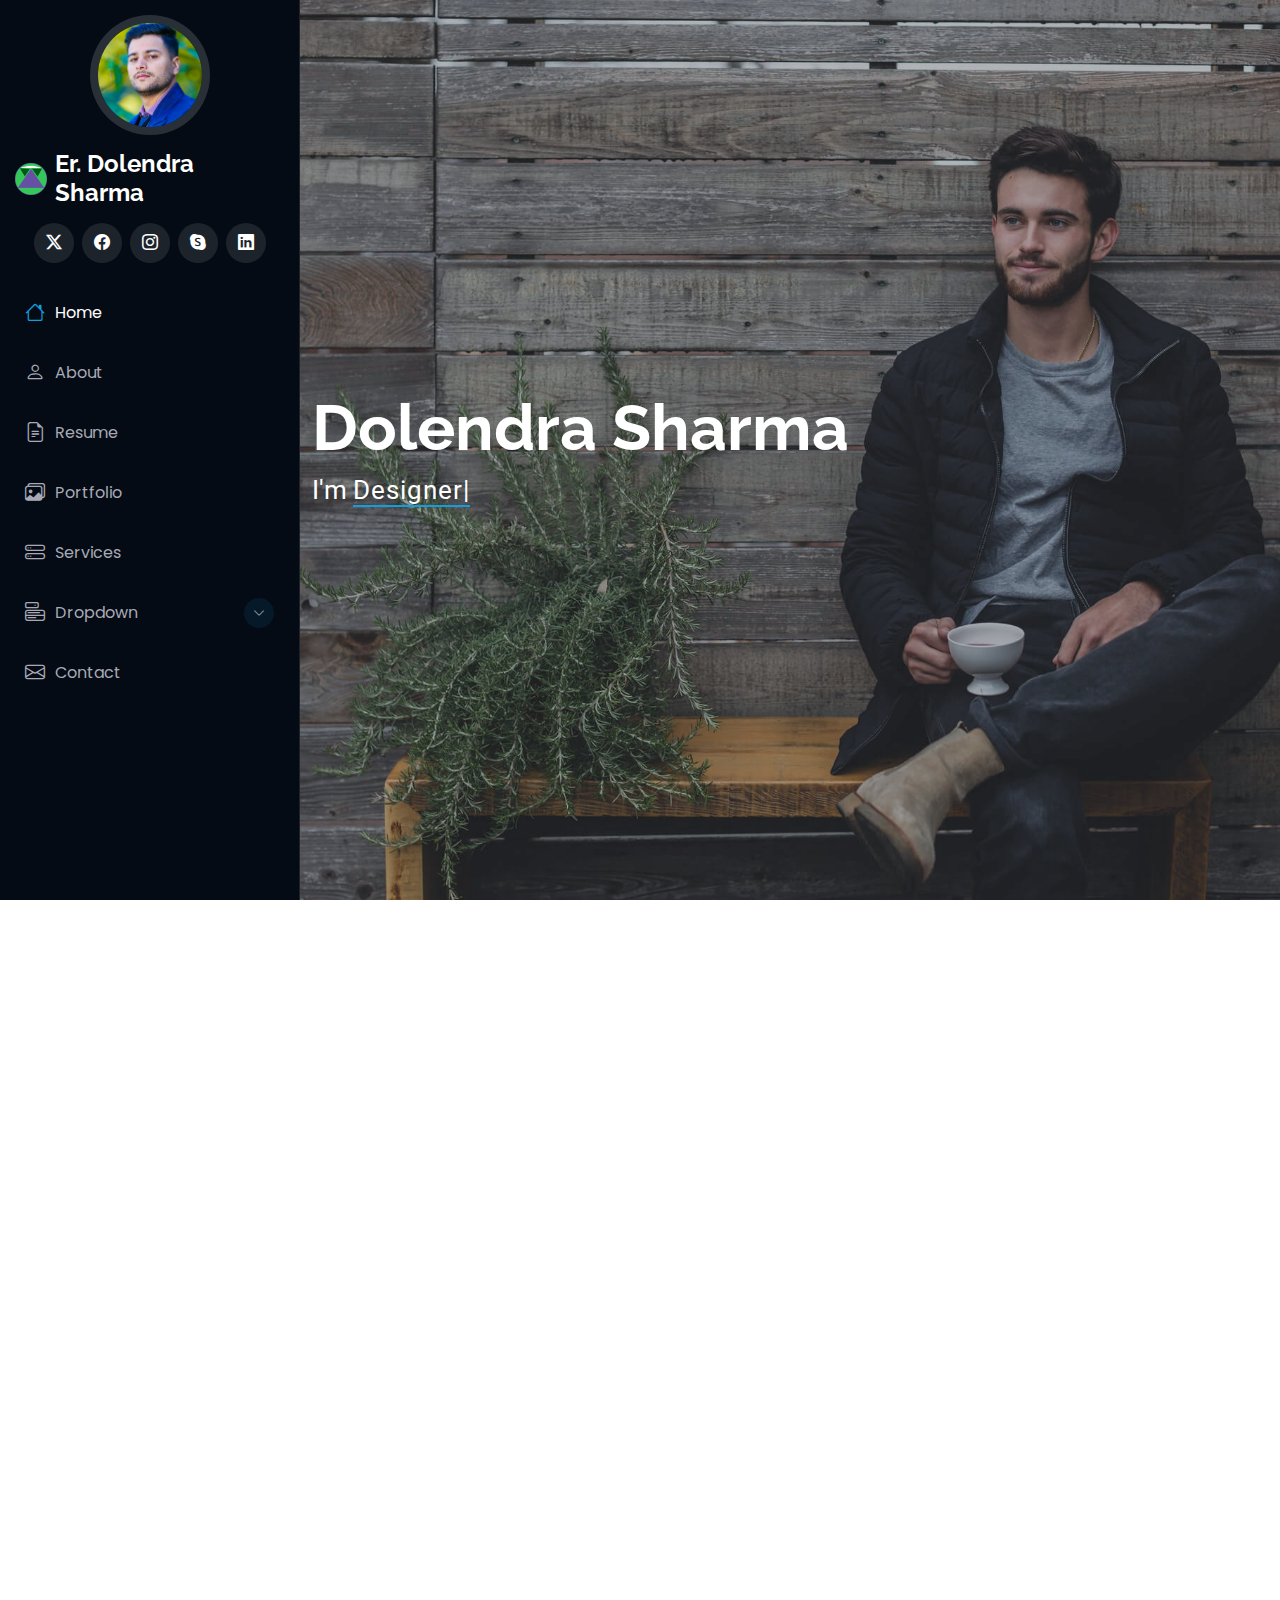
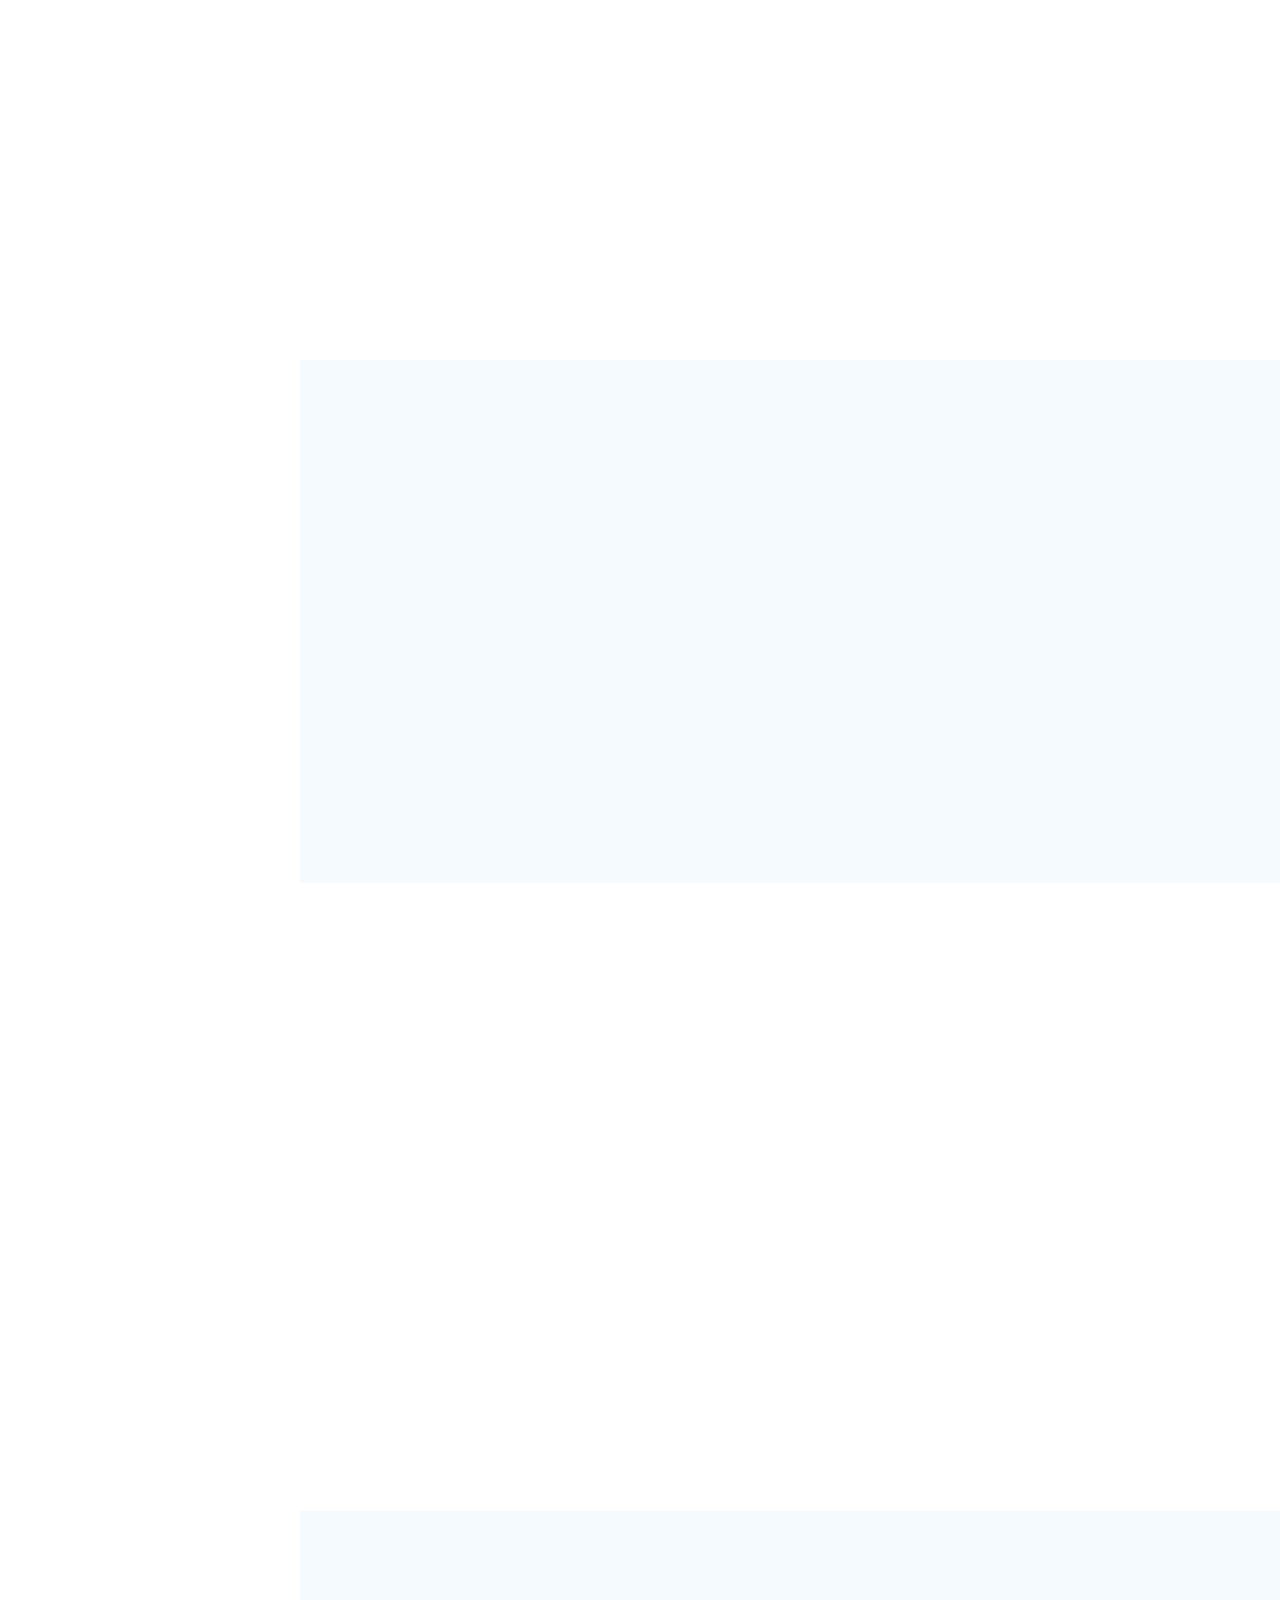
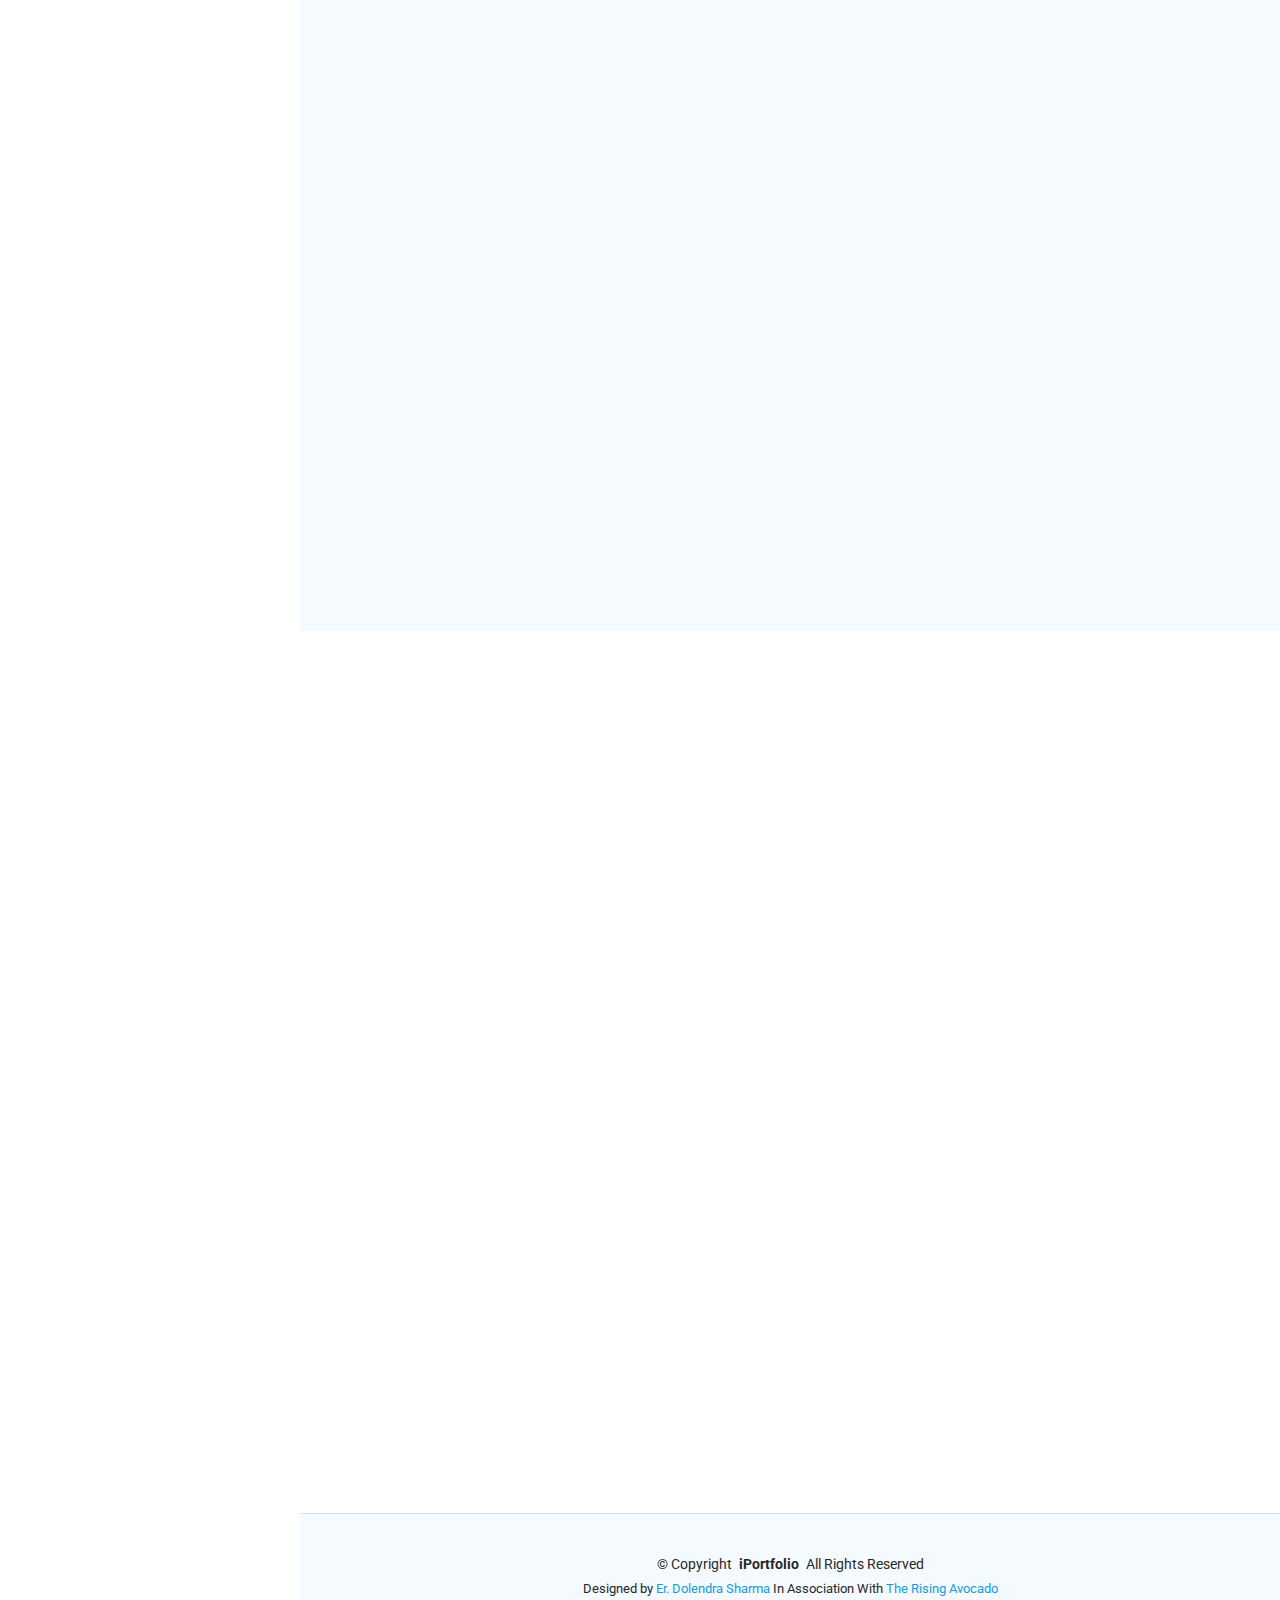
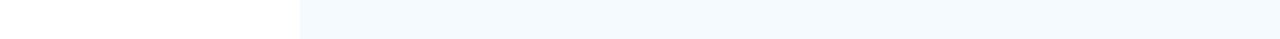
==== commit 2a85142b: "Update index.html" ====
--- a/index.html
+++ b/index.html
@@ -4,7 +4,7 @@
 <head>
   <meta charset="utf-8">
   <meta content="width=device-width, initial-scale=1.0" name="viewport">
-  <title>Index - iPortfolio Bootstrap Template</title>
+  <title>Dolendra Sharma - Portfolio</title>
   <meta content="" name="description">
   <meta content="" name="keywords">
 
@@ -26,14 +26,6 @@
 
   <!-- Main CSS File -->
   <link href="assets/css/main.css" rel="stylesheet">
-
-  <!-- =======================================================
-  * Template Name: iPortfolio
-  * Template URL: https://bootstrapmade.com/iportfolio-bootstrap-portfolio-websites-template/
-  * Updated: Jun 29 2024 with Bootstrap v5.3.3
-  * Author: BootstrapMade.com
-  * License: https://bootstrapmade.com/license/
-  ======================================================== -->
 </head>
 
 <body class="index-page">
@@ -47,8 +39,8 @@
 
     <a href="index.html" class="logo d-flex align-items-center justify-content-center">
       <!-- Uncomment the line below if you also wish to use an image logo -->
-      <!-- <img src="assets/img/logo.png" alt=""> -->
-      <h1 class="sitename">Alex Smith</h1>
+      <img src="assets/img/logo.png" alt="">
+      <h1 class="sitename">Er. Dolendra Sharma</h1>
     </a>
 
     <div class="social-links text-center">
@@ -56,7 +48,7 @@
       <a href="#" class="facebook"><i class="bi bi-facebook"></i></a>
       <a href="#" class="instagram"><i class="bi bi-instagram"></i></a>
       <a href="#" class="google-plus"><i class="bi bi-skype"></i></a>
-      <a href="#" class="linkedin"><i class="bi bi-linkedin"></i></a>
+      <a href="https://www.linkedin.com/in/er-dolendra-s-063118147/" class="linkedin"><i class="bi bi-linkedin"></i></a>
     </div>
 
     <nav id="navmenu" class="navmenu">
@@ -97,7 +89,7 @@
       <img src="assets/img/hero-bg.jpg" alt="" data-aos="fade-in" class="">
 
       <div class="container" data-aos="fade-up" data-aos-delay="100">
-        <h2>Alex Smith</h2>
+        <h2>Dolendra Sharma</h2>
         <p>I'm <span class="typed" data-typed-items="Designer, Developer, Freelancer, Photographer">Designer</span><span class="typed-cursor typed-cursor--blink" aria-hidden="true"></span><span class="typed-cursor typed-cursor--blink" aria-hidden="true"></span></p>
       </div>
 
@@ -719,7 +711,7 @@
                 <i class="bi bi-geo-alt flex-shrink-0"></i>
                 <div>
                   <h3>Address</h3>
-                  <p>A108 Adam Street, New York, NY 535022</p>
+                  <p>Online</p>
                 </div>
               </div><!-- End Info Item -->
 
@@ -727,7 +719,7 @@
                 <i class="bi bi-telephone flex-shrink-0"></i>
                 <div>
                   <h3>Call Us</h3>
-                  <p>+1 5589 55488 55</p>
+                  <p>+977 9840765458</p>
                 </div>
               </div><!-- End Info Item -->
 
@@ -735,7 +727,7 @@
                 <i class="bi bi-envelope flex-shrink-0"></i>
                 <div>
                   <h3>Email Us</h3>
-                  <p>info@example.com</p>
+                  <p>dolensharma12@gmail.com</p>
                 </div>
               </div><!-- End Info Item -->
 
@@ -794,11 +786,7 @@
         <p>© <span>Copyright</span> <strong class="px-1 sitename">iPortfolio</strong> <span>All Rights Reserved</span></p>
       </div>
       <div class="credits">
-        <!-- All the links in the footer should remain intact. -->
-        <!-- You can delete the links only if you've purchased the pro version. -->
-        <!-- Licensing information: https://bootstrapmade.com/license/ -->
-        <!-- Purchase the pro version with working PHP/AJAX contact form: [buy-url] -->
-        Designed by <a href="https://bootstrapmade.com/">BootstrapMade</a> Distributed by <a href="https://themewagon.com">ThemeWagon</a>
+        Designed by <a href="#">Er. Dolendra Sharma</a> In Association With <a href="https://themewagon.com">The Rising Avocado</a>
       </div>
     </div>
 
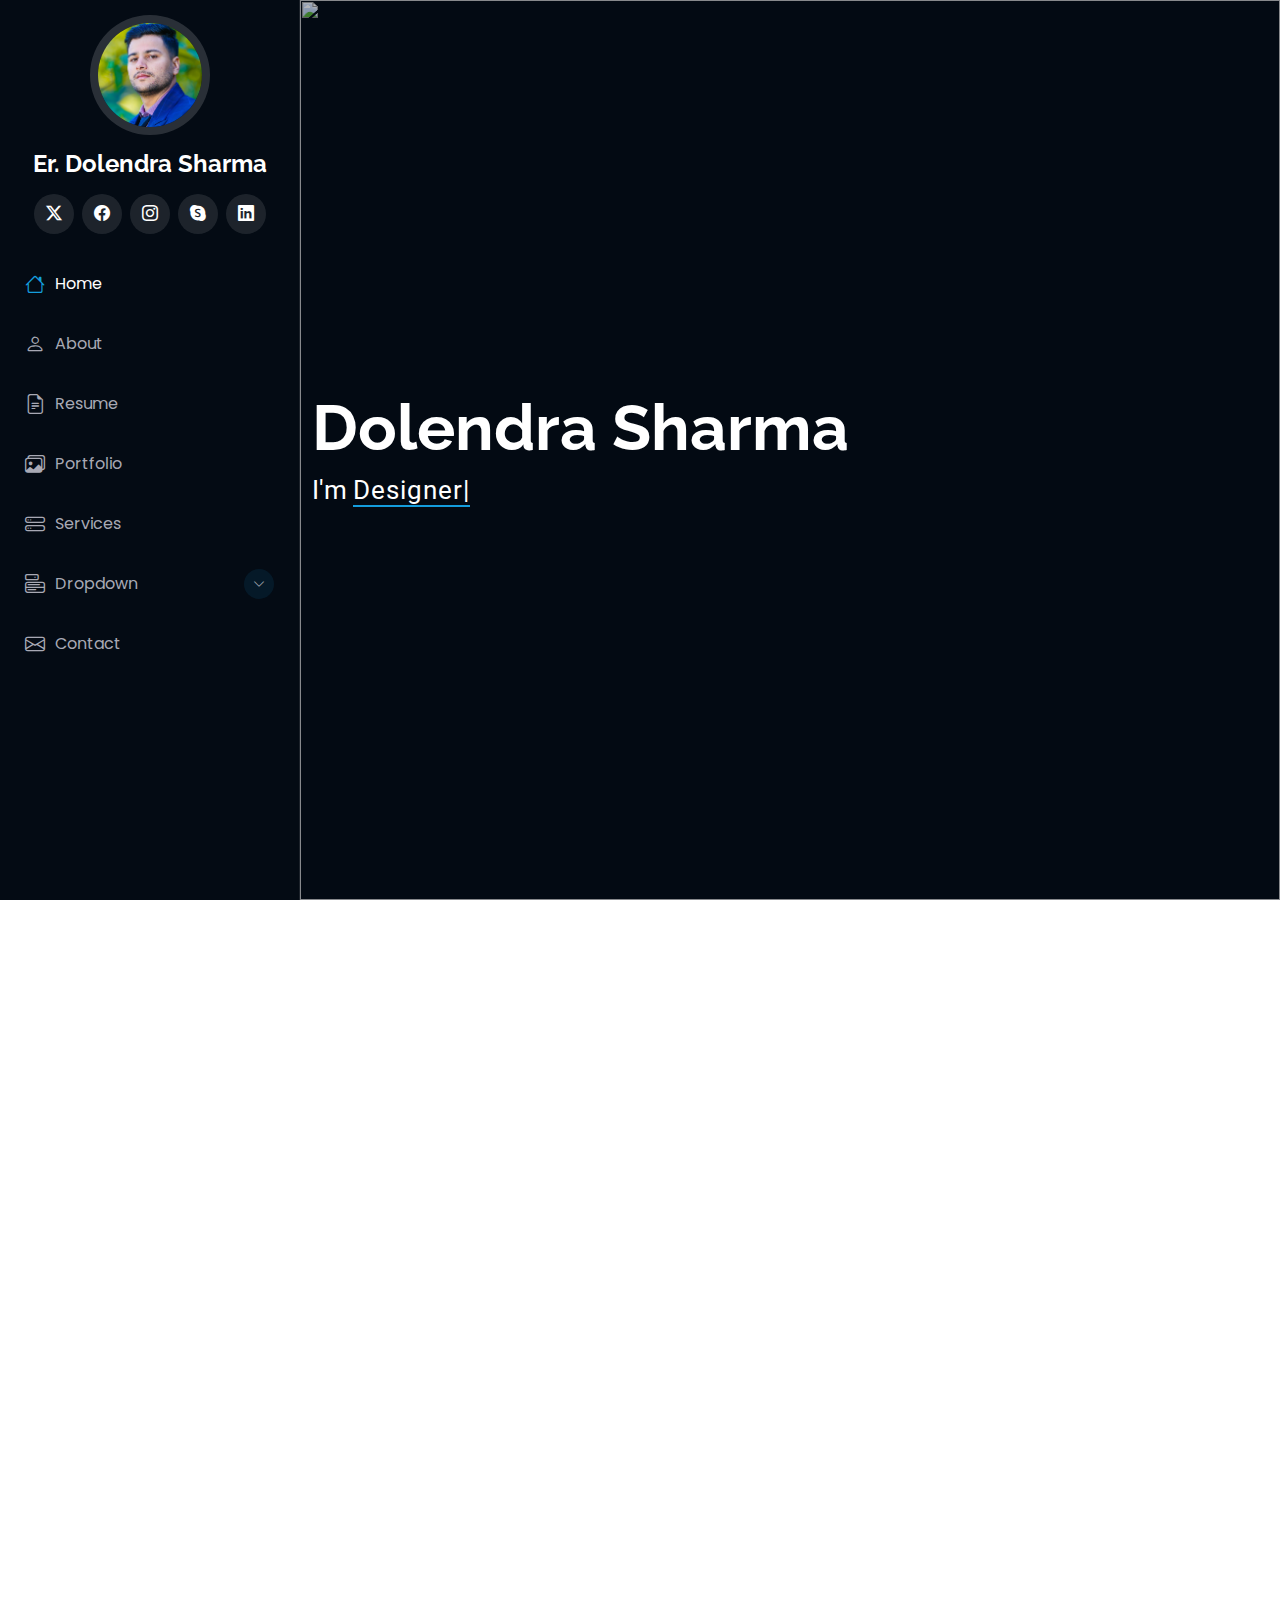
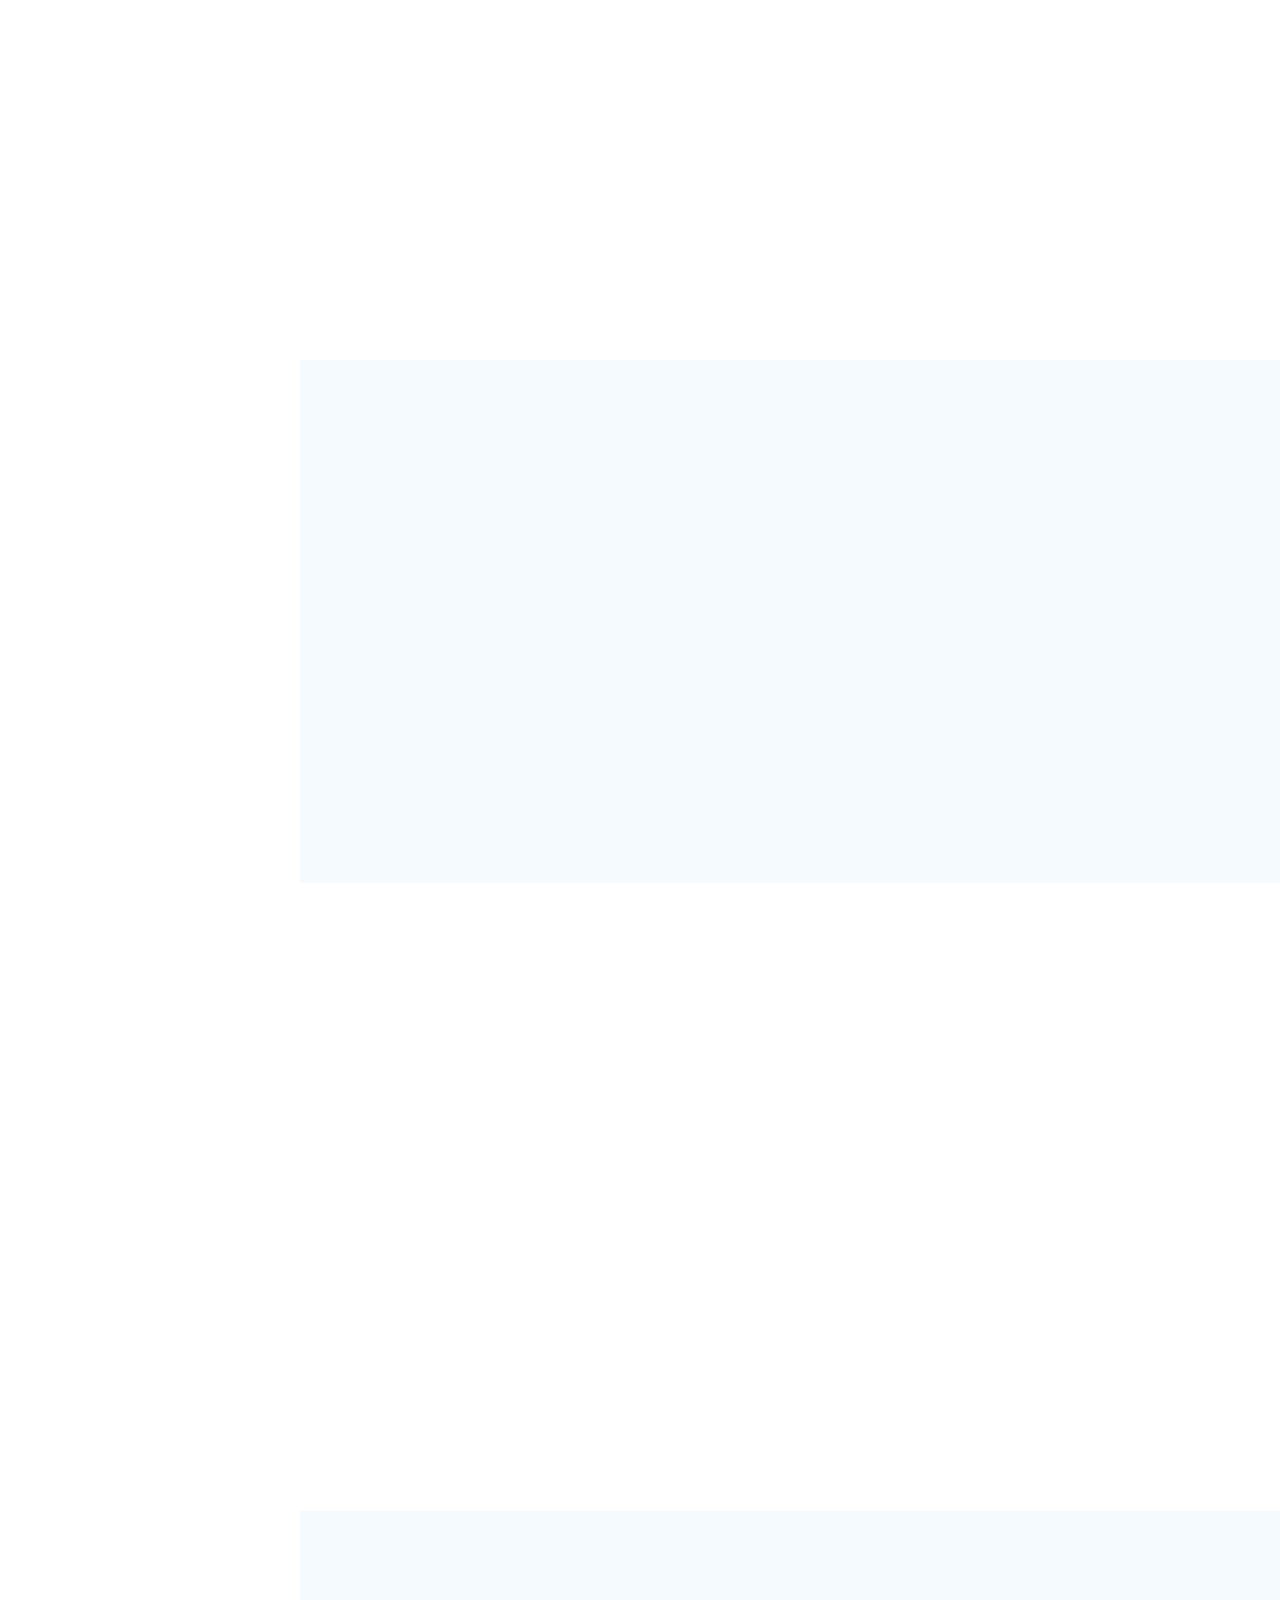
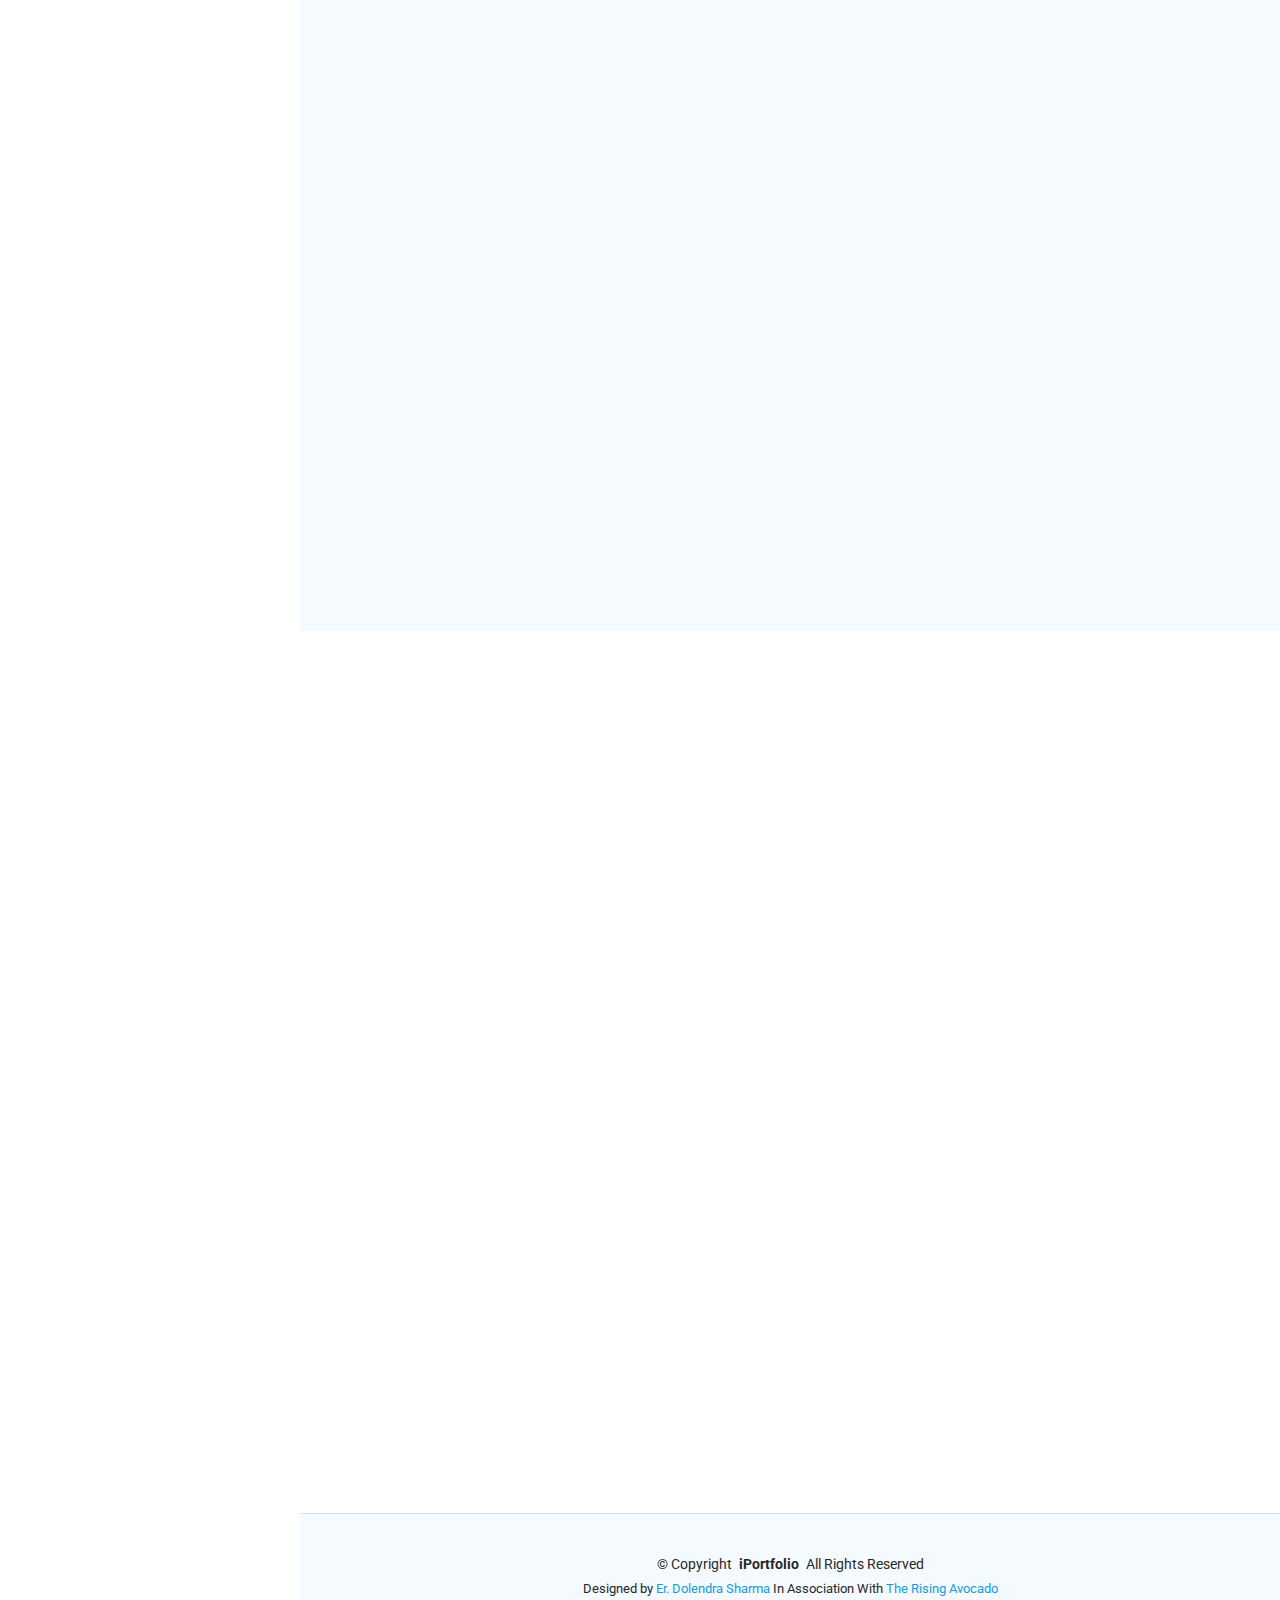
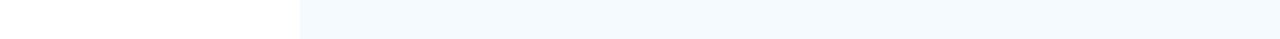
==== commit 49c59420: "Update index.html" ====
--- a/index.html
+++ b/index.html
@@ -39,7 +39,7 @@
 
     <a href="index.html" class="logo d-flex align-items-center justify-content-center">
       <!-- Uncomment the line below if you also wish to use an image logo -->
-      <img src="assets/img/logo.png" alt="">
+<!--       <img src="assets/img/logo.png" alt=""> -->
       <h1 class="sitename">Er. Dolendra Sharma</h1>
     </a>
 
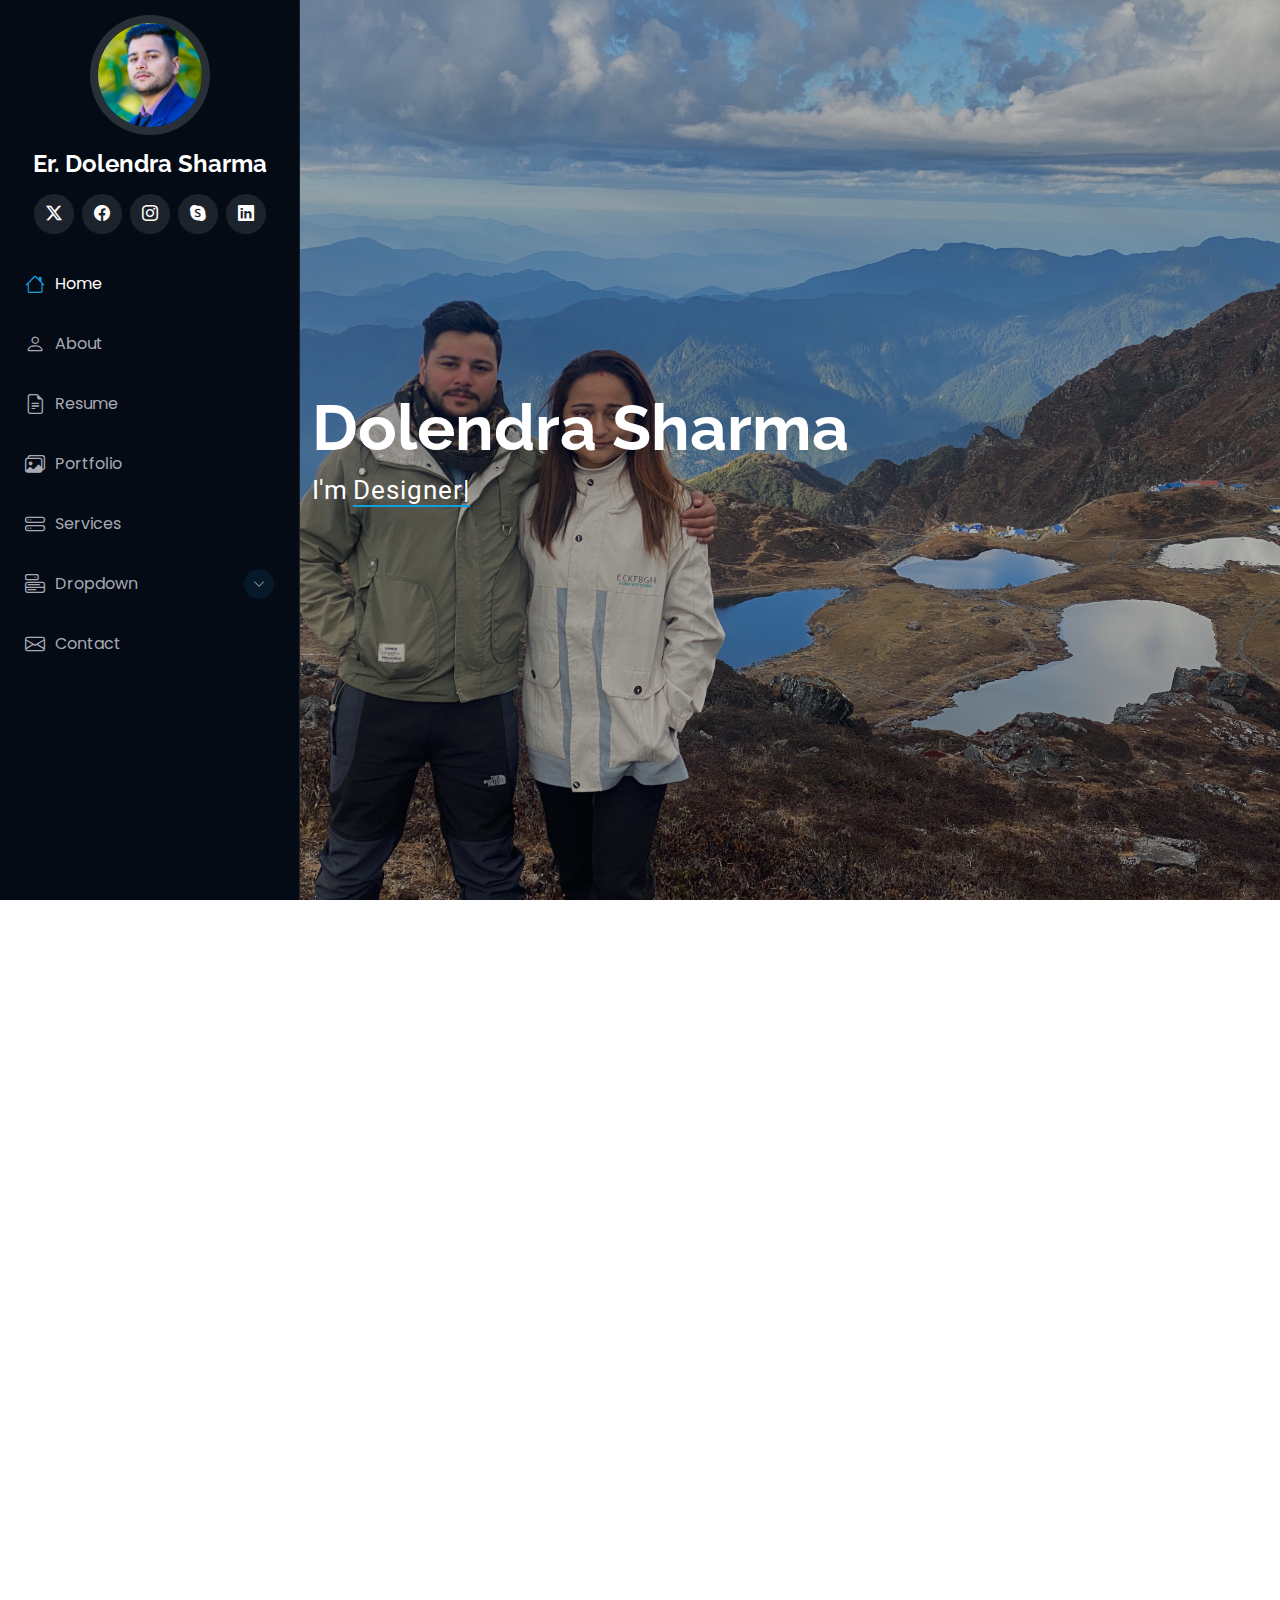
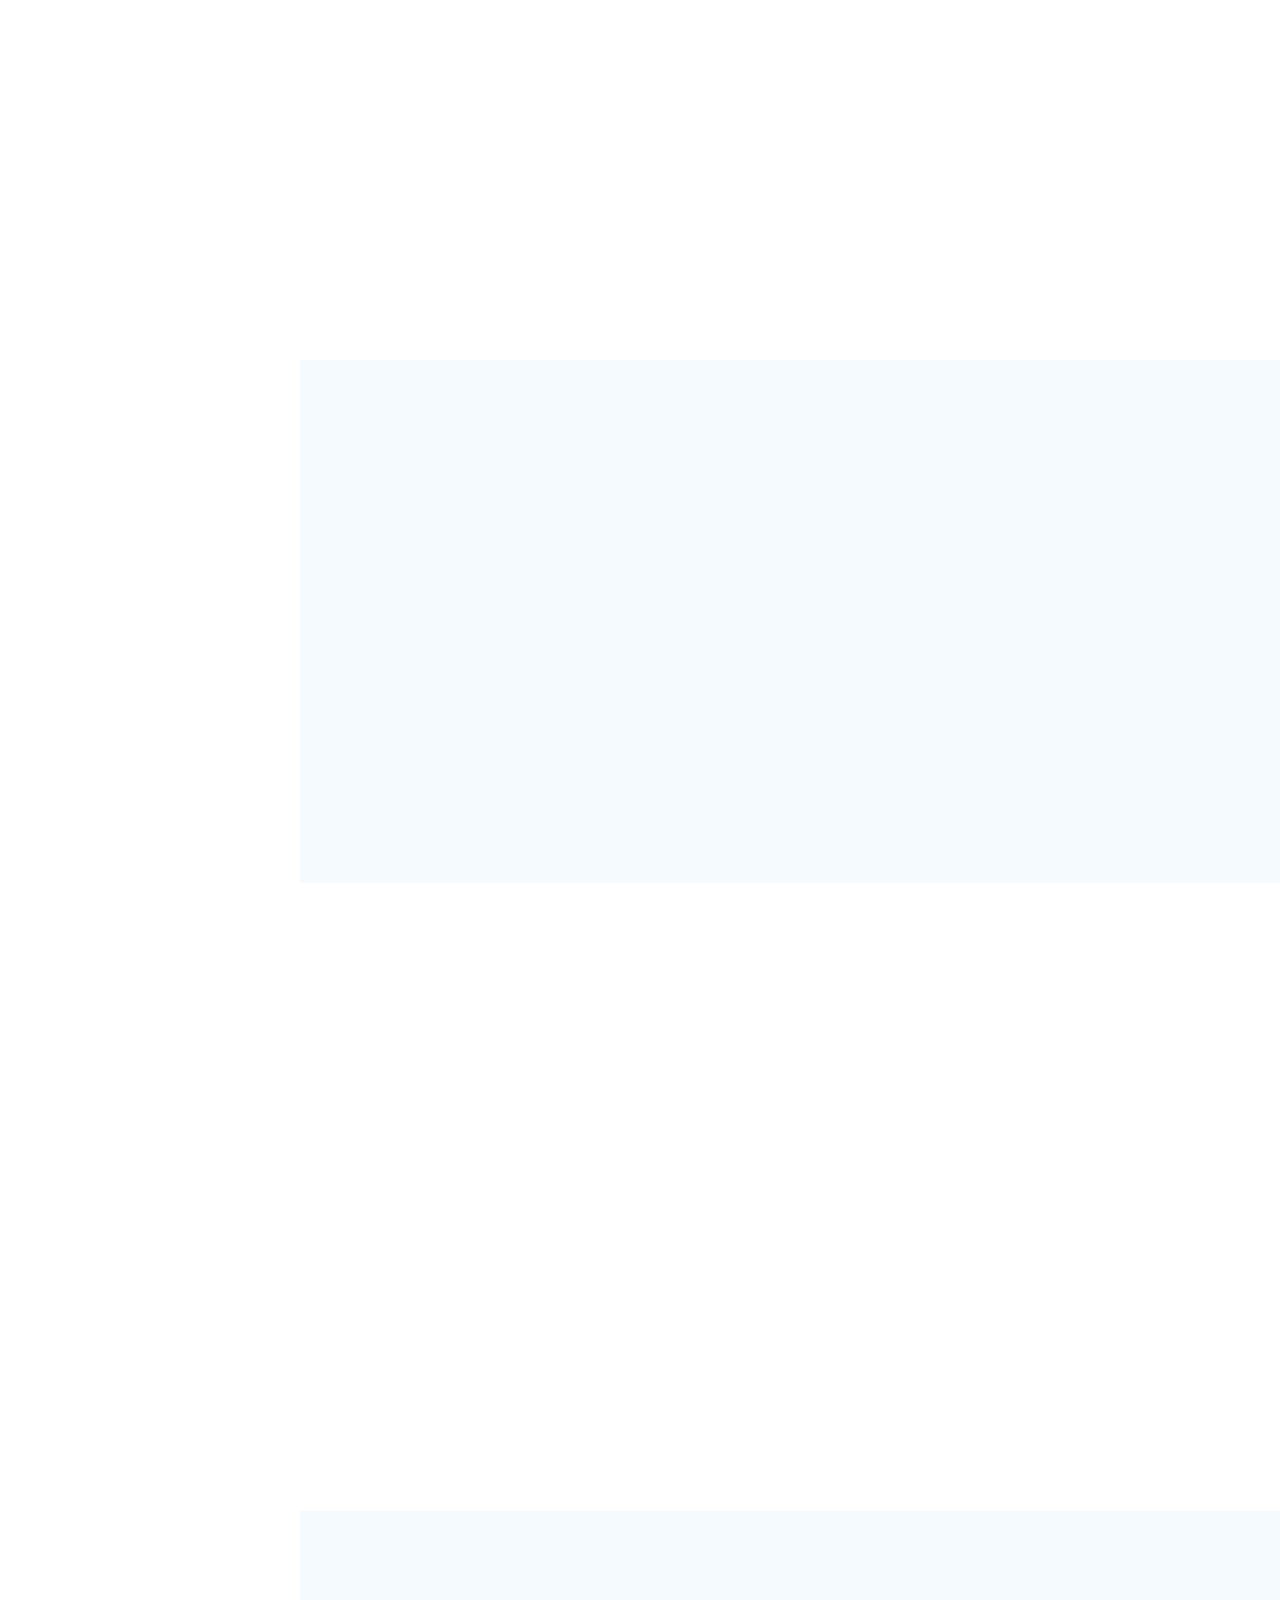
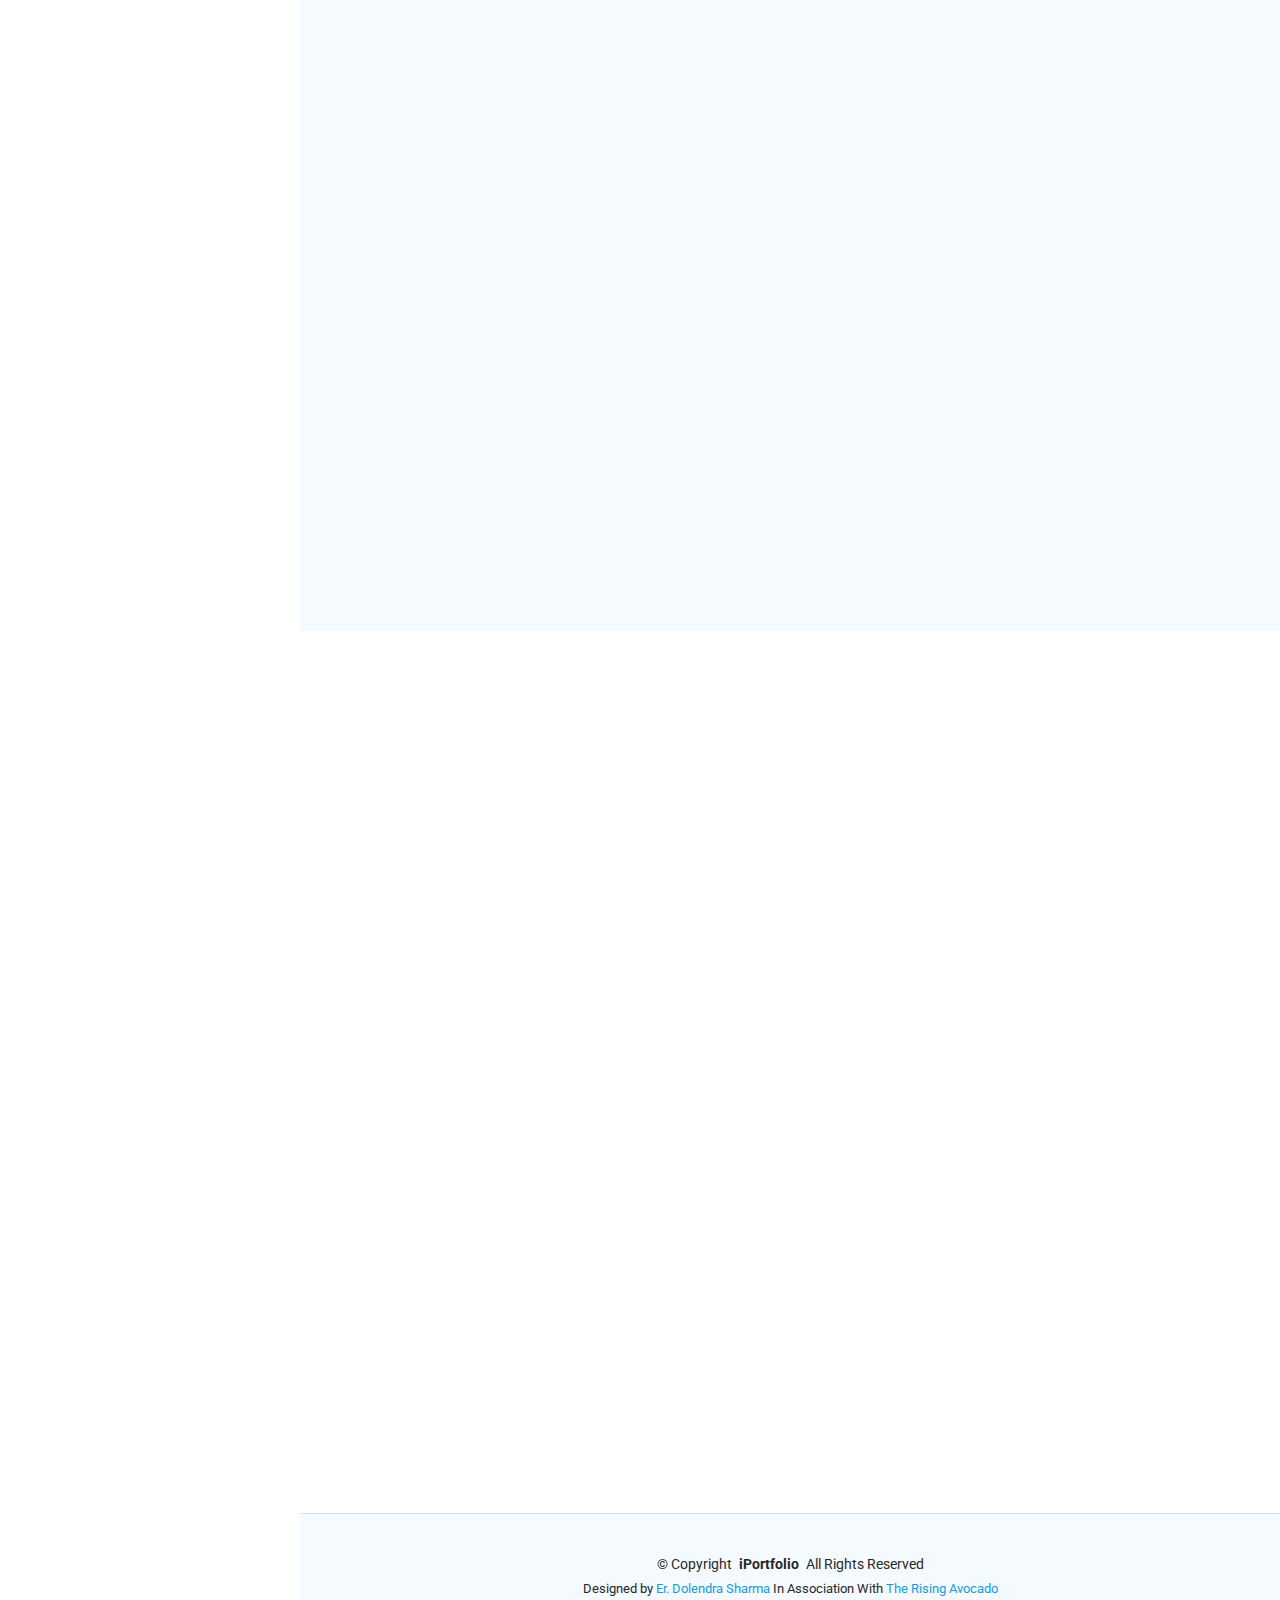
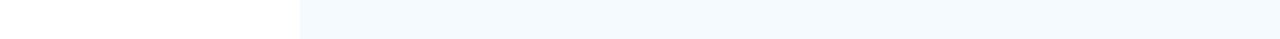
==== commit 26fe4951: "Update index.html" ====
--- a/index.html
+++ b/index.html
@@ -86,7 +86,7 @@
     <!-- Hero Section -->
     <section id="hero" class="hero section dark-background">
 
-      <img src="assets/img/hero-bg.jpg" alt="" data-aos="fade-in" class="">
+      <img src="assets/img/hero-bg.JPG" alt="" data-aos="fade-in" class="">
 
       <div class="container" data-aos="fade-up" data-aos-delay="100">
         <h2>Dolendra Sharma</h2>
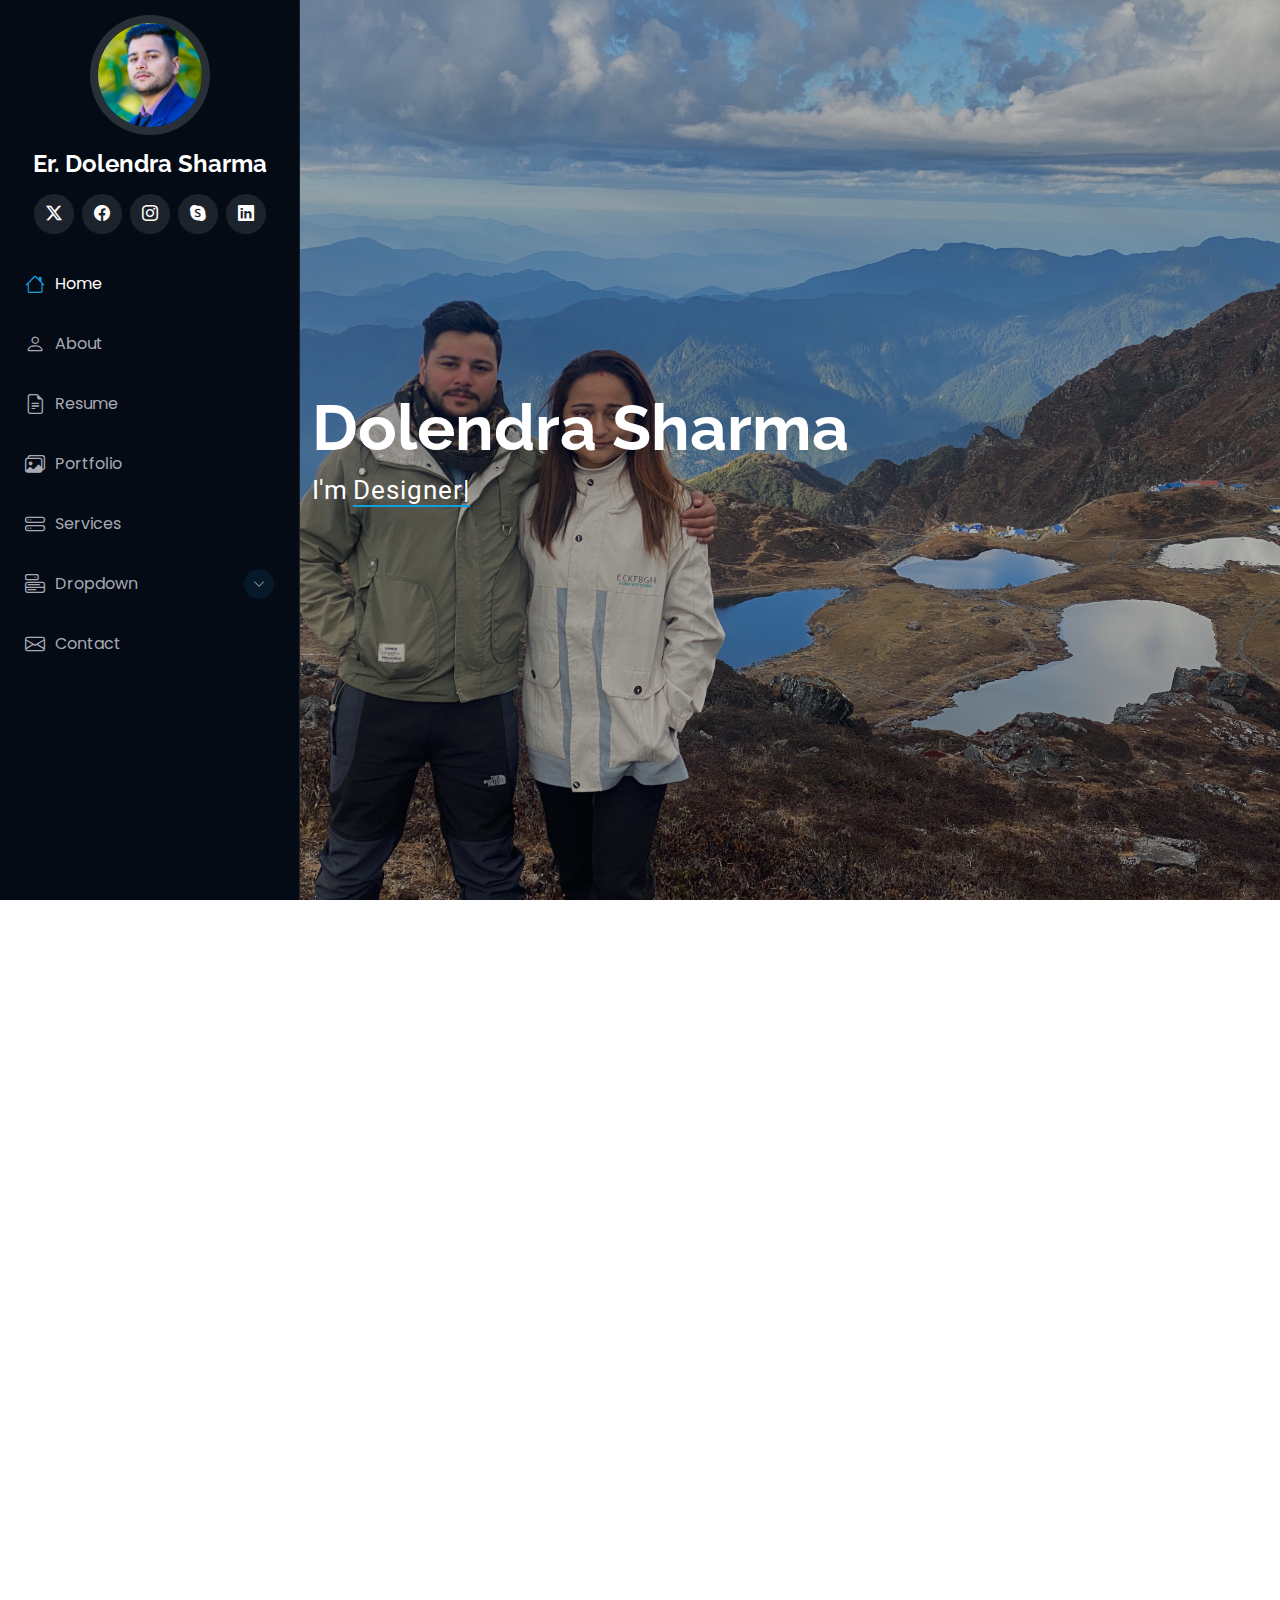
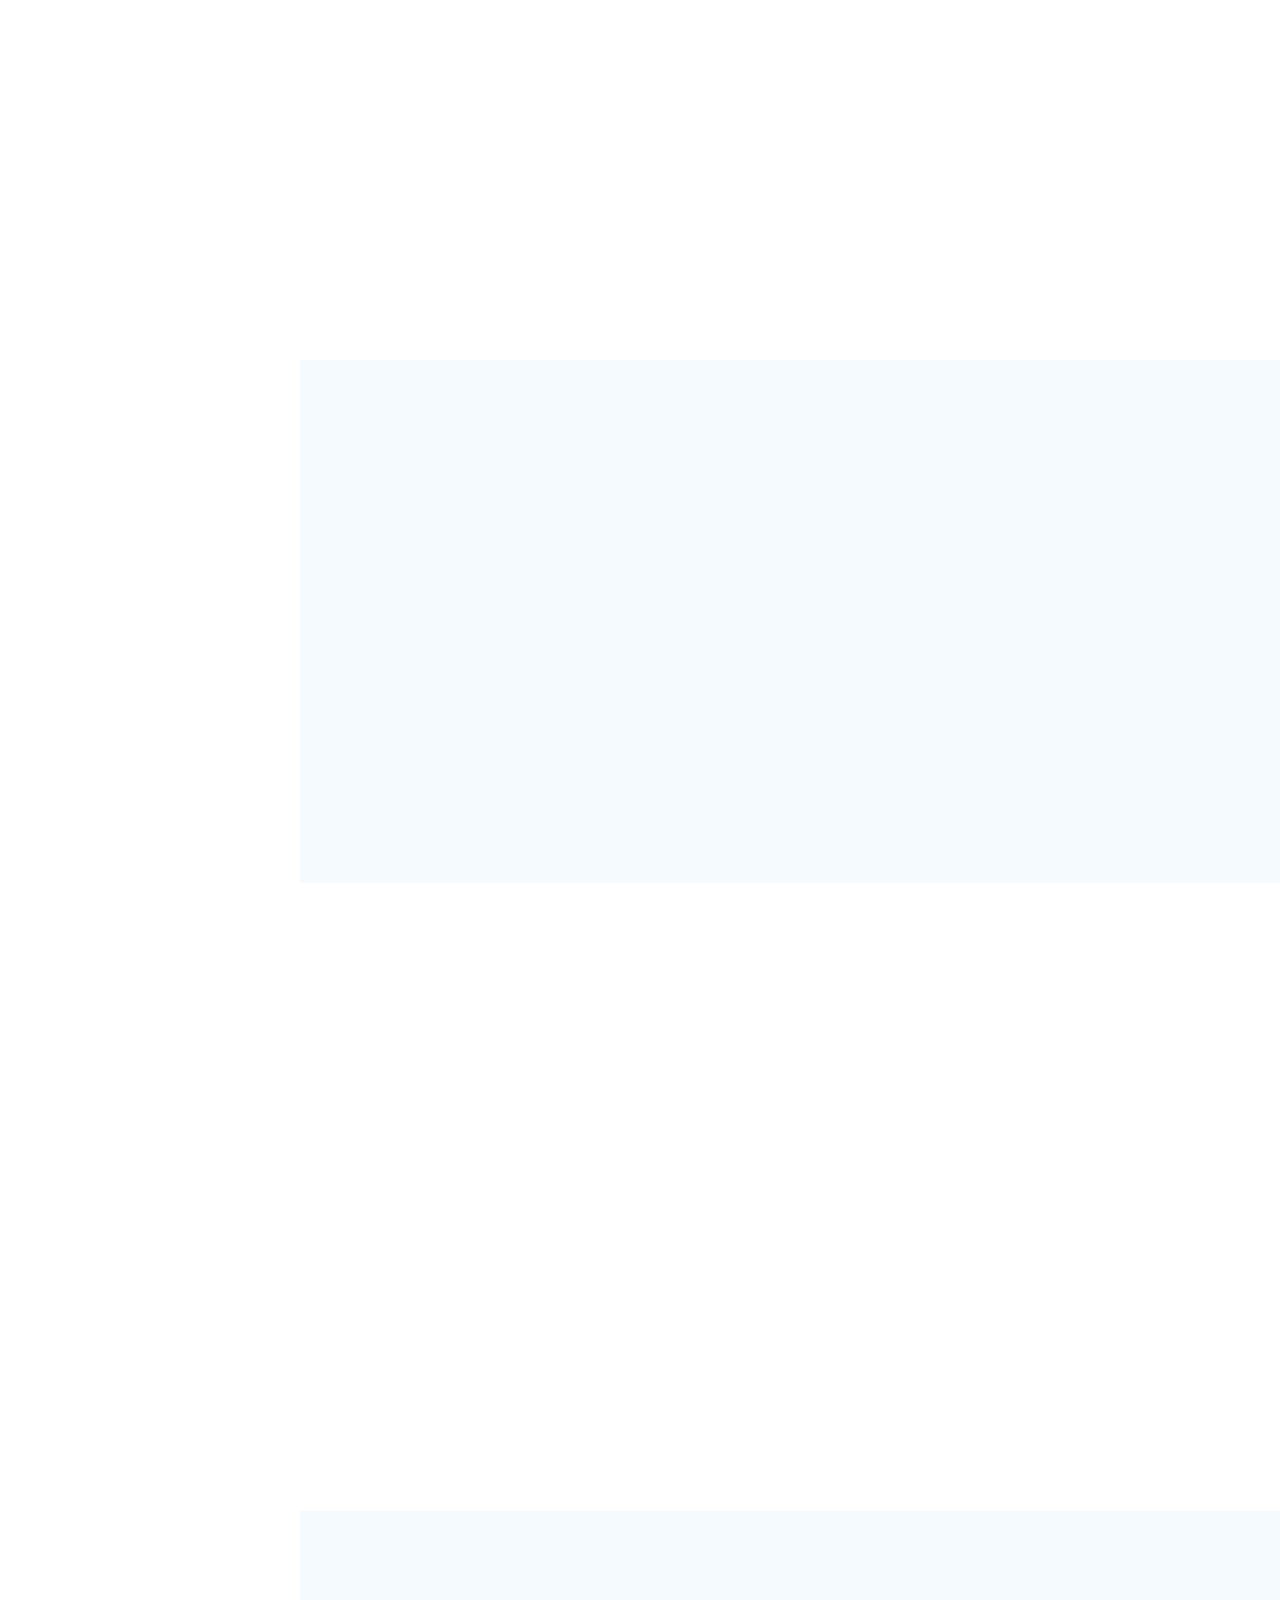
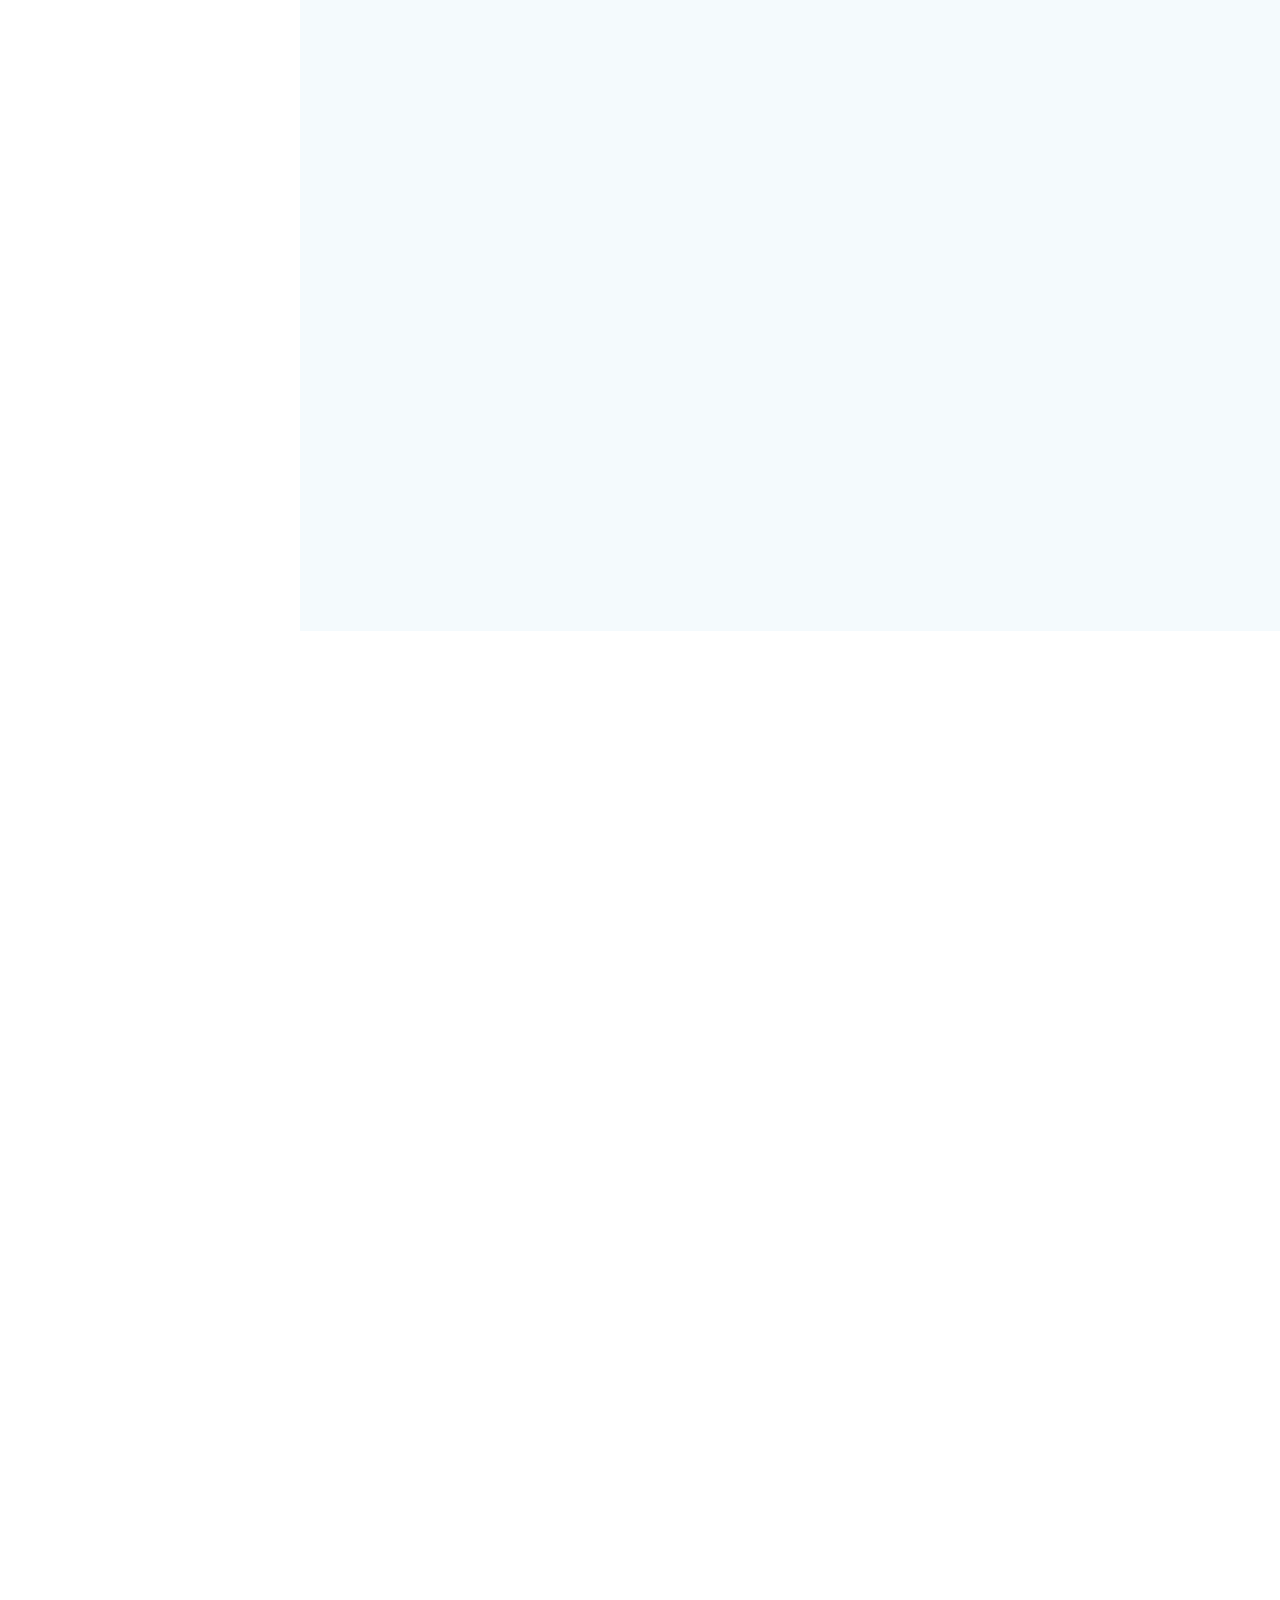
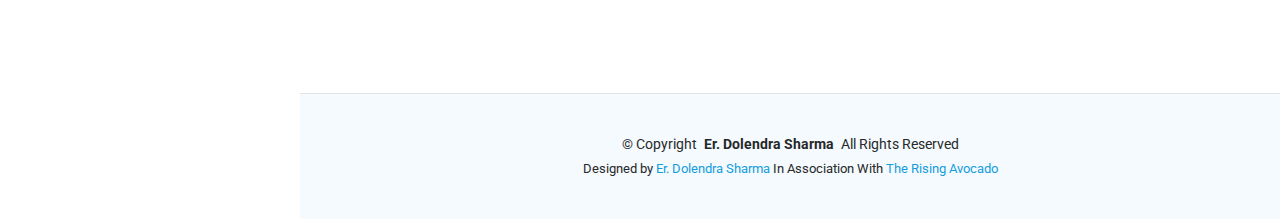
==== commit 375491ce: "Update index.html" ====
--- a/index.html
+++ b/index.html
@@ -731,7 +731,7 @@
                 </div>
               </div><!-- End Info Item -->
 
-              <iframe src="https://www.google.com/maps/embed?pb=!1m14!1m8!1m3!1d48389.78314118045!2d-74.006138!3d40.710059!3m2!1i1024!2i768!4f13.1!3m3!1m2!1s0x89c25a22a3bda30d%3A0xb89d1fe6bc499443!2sDowntown%20Conference%20Center!5e0!3m2!1sen!2sus!4v1676961268712!5m2!1sen!2sus" frameborder="0" style="border:0; width: 100%; height: 270px;" allowfullscreen="" loading="lazy" referrerpolicy="no-referrer-when-downgrade"></iframe>
+              <iframe src="https://www.google.com/maps/embed?pb=!1m18!1m12!1m3!1d12670.79152477867!2d84.1322218592111!3d28.40396941900511!2m3!1f0!2f0!3f0!3m2!1i1024!2i768!4f13.1!3m3!1m2!1s0x39eb19ed80f22f6b%3A0x37855a4e485f2de4!2sThe%20Rising%20Avocado!5e0!3m2!1sen!2snp!4v1741281890601!5m2!1sen!2snp" width="600" height="450" style="border:0;" allowfullscreen="" loading="lazy" referrerpolicy="no-referrer-when-downgrade" frameborder="0" style="border:0; width: 100%; height: 270px;" allowfullscreen="" loading="lazy" referrerpolicy="no-referrer-when-downgrade"></iframe>
             </div>
           </div>
 
@@ -783,10 +783,10 @@
 
     <div class="container">
       <div class="copyright text-center ">
-        <p>© <span>Copyright</span> <strong class="px-1 sitename">iPortfolio</strong> <span>All Rights Reserved</span></p>
+        <p>© <span>Copyright</span> <strong class="px-1 sitename">Er. Dolendra Sharma</strong> <span>All Rights Reserved</span></p>
       </div>
       <div class="credits">
-        Designed by <a href="#">Er. Dolendra Sharma</a> In Association With <a href="https://themewagon.com">The Rising Avocado</a>
+        Designed by <a href="#">Er. Dolendra Sharma</a> In Association With <a href="#">The Rising Avocado</a>
       </div>
     </div>
 
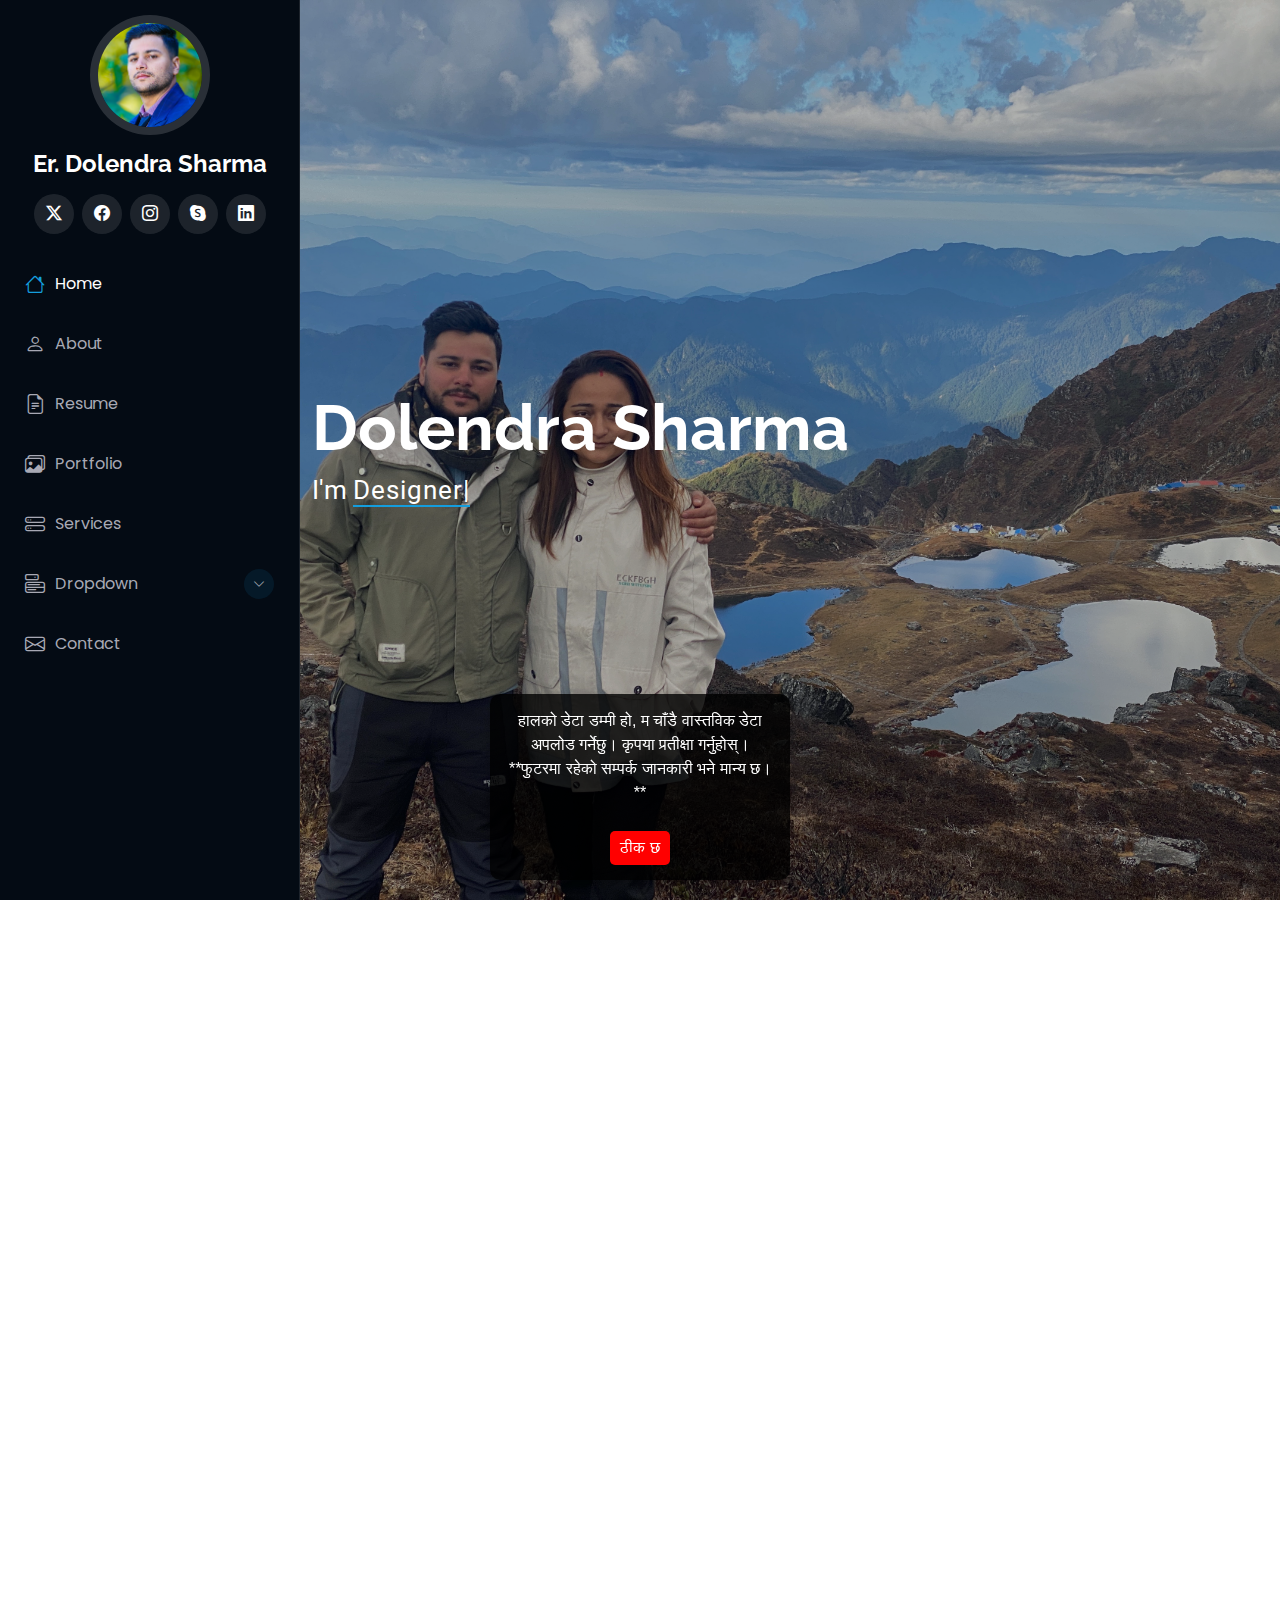
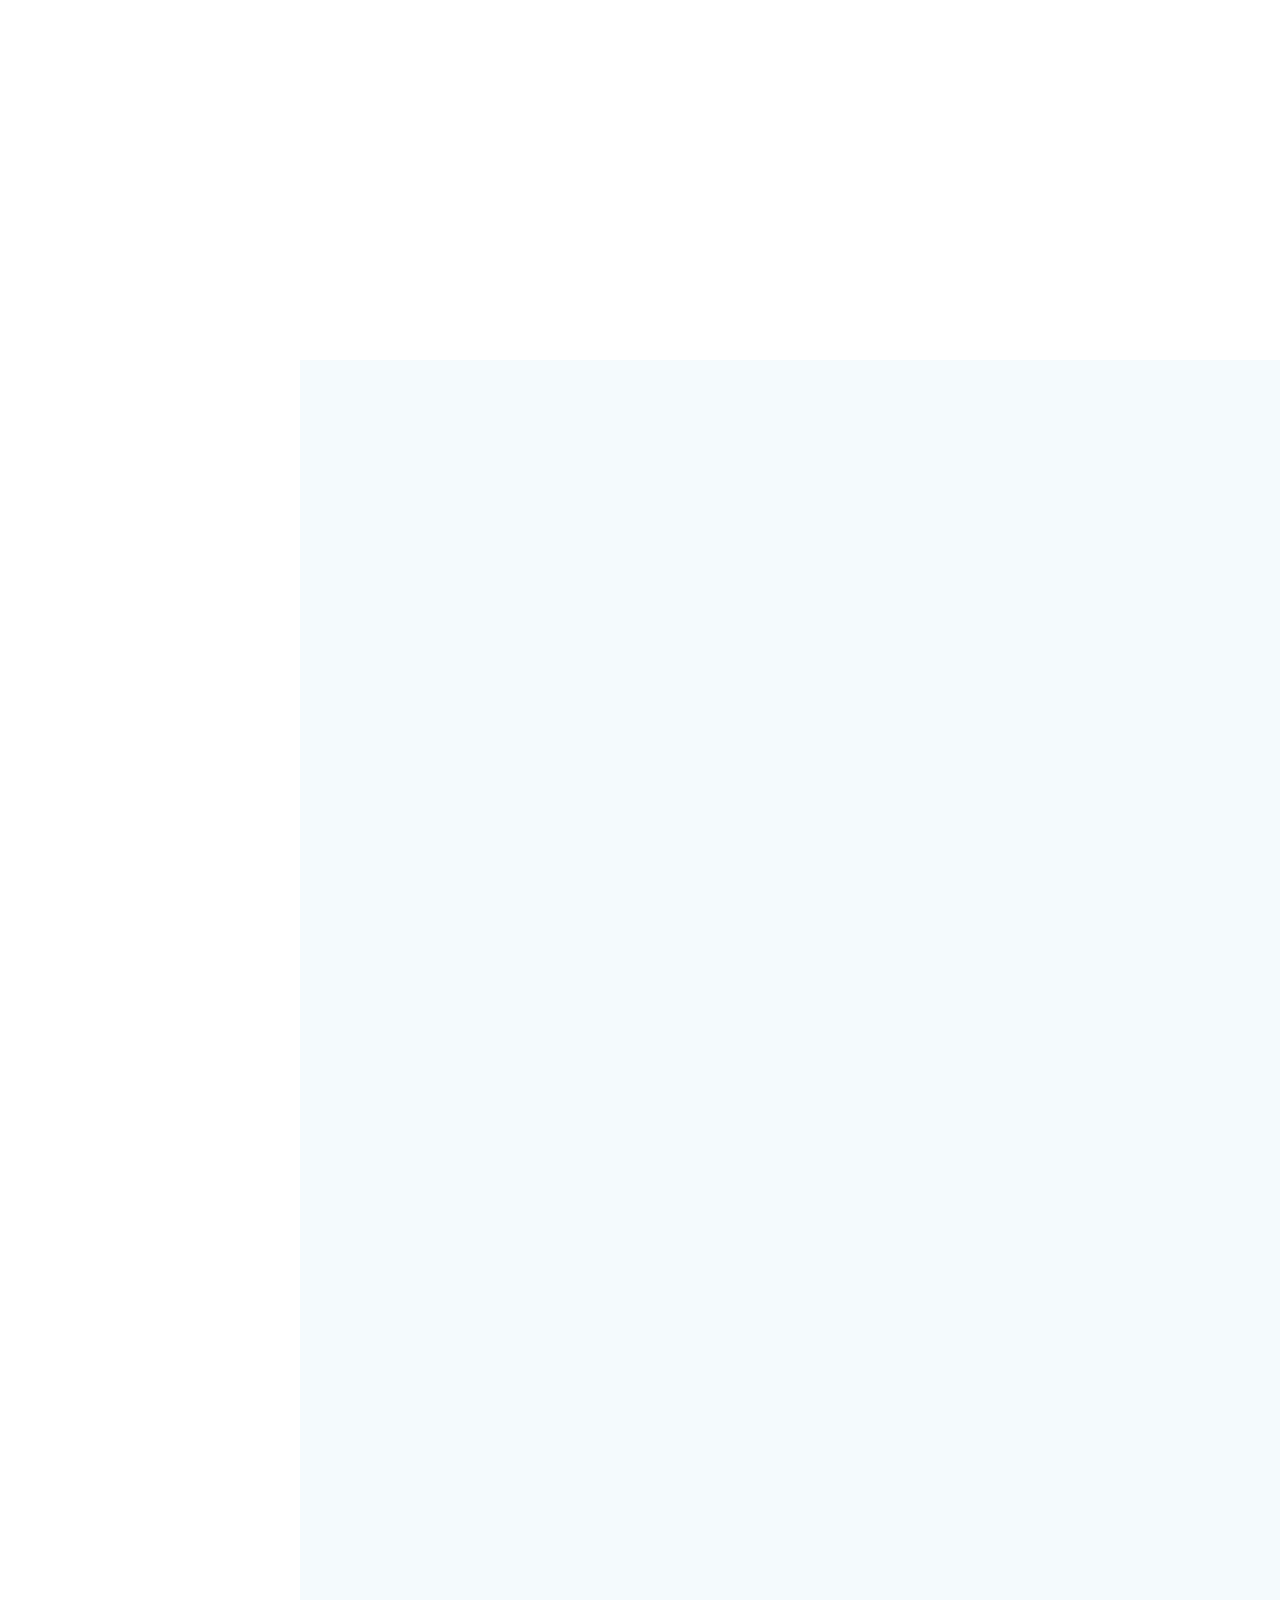
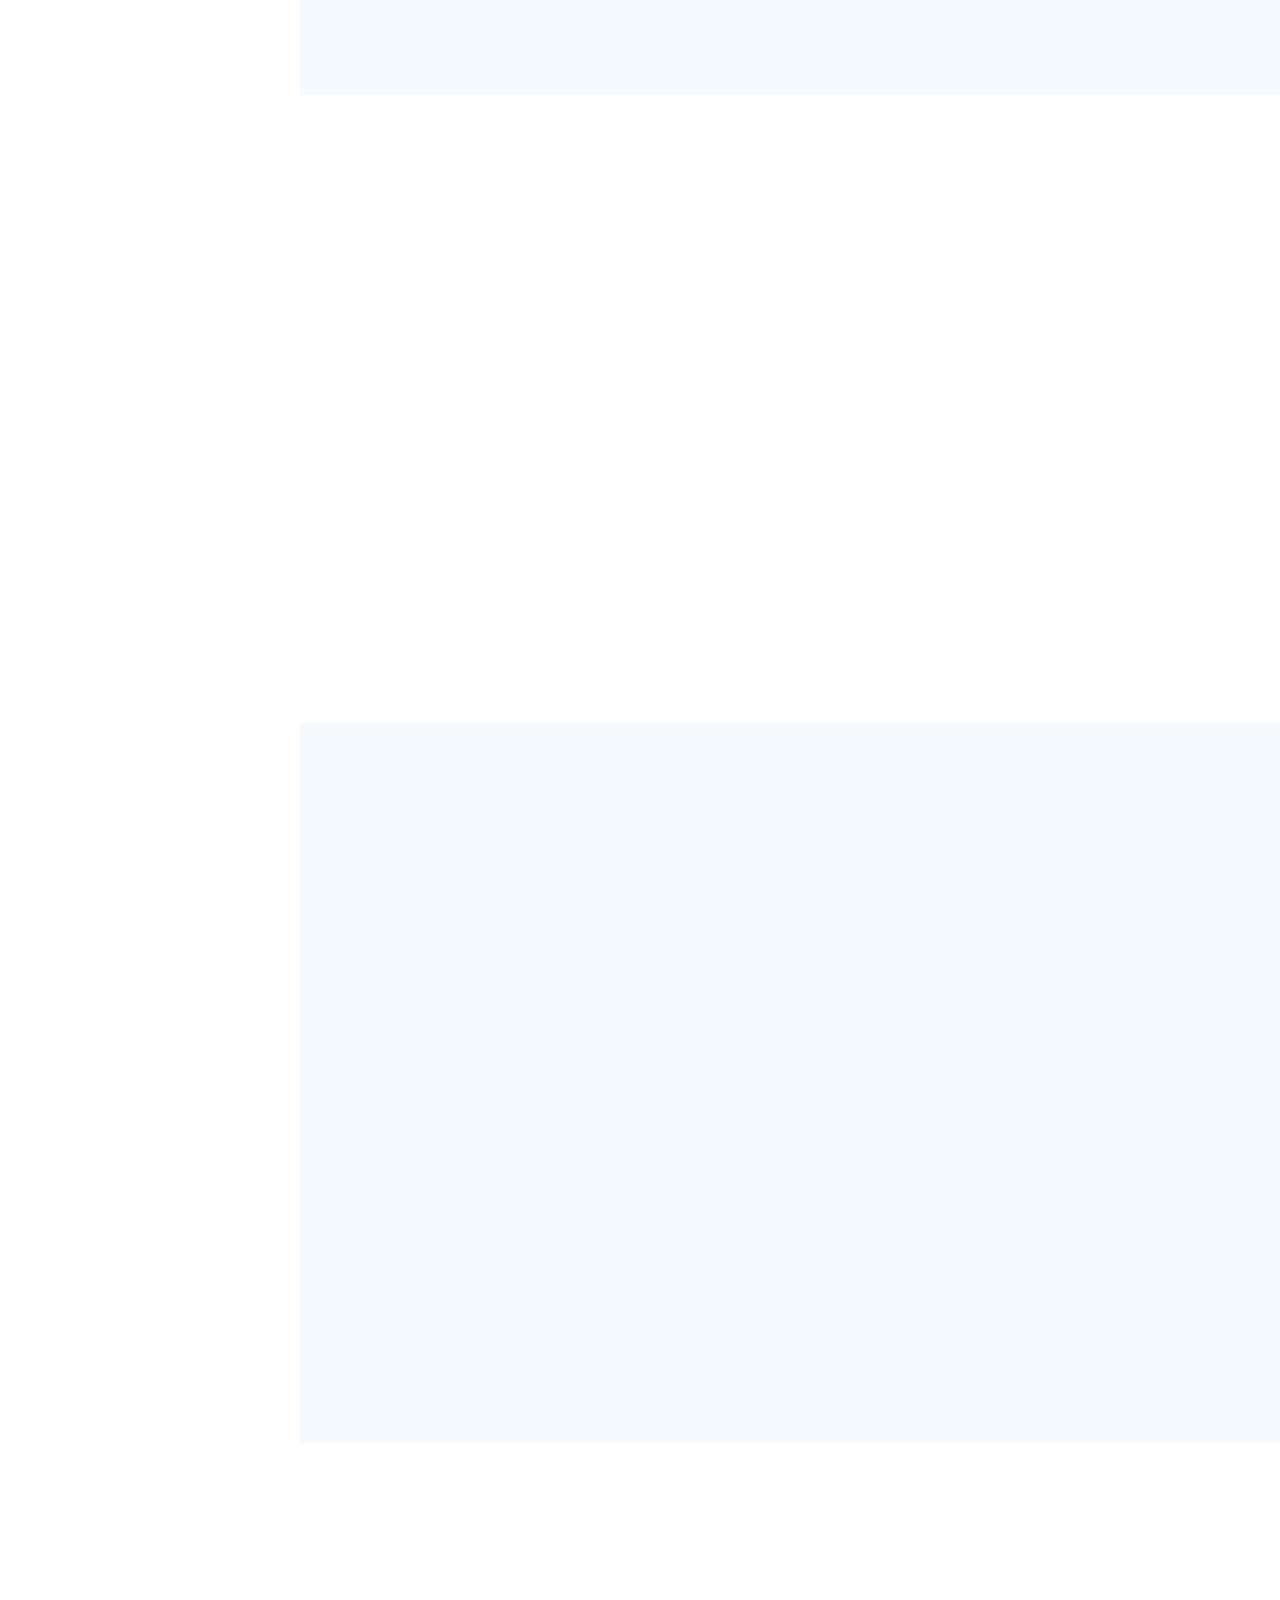
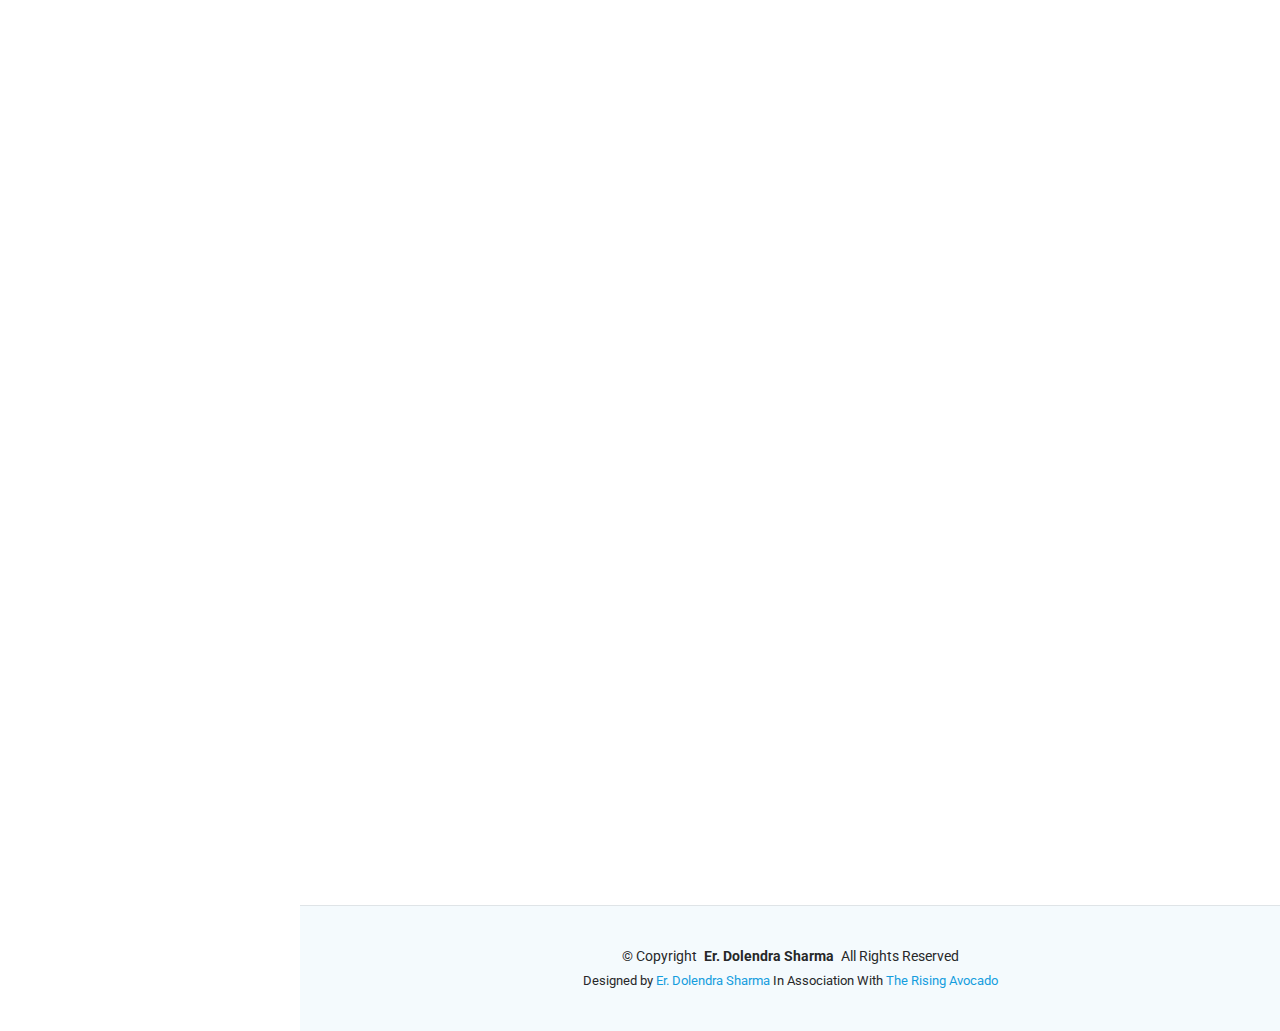
==== commit ca0d58f5: "added notification" ====
--- a/index.html
+++ b/index.html
@@ -812,6 +812,7 @@
 
   <!-- Main JS File -->
   <script src="assets/js/main.js"></script>
+  <script src="notification.js"></script>
 
 </body>
 
